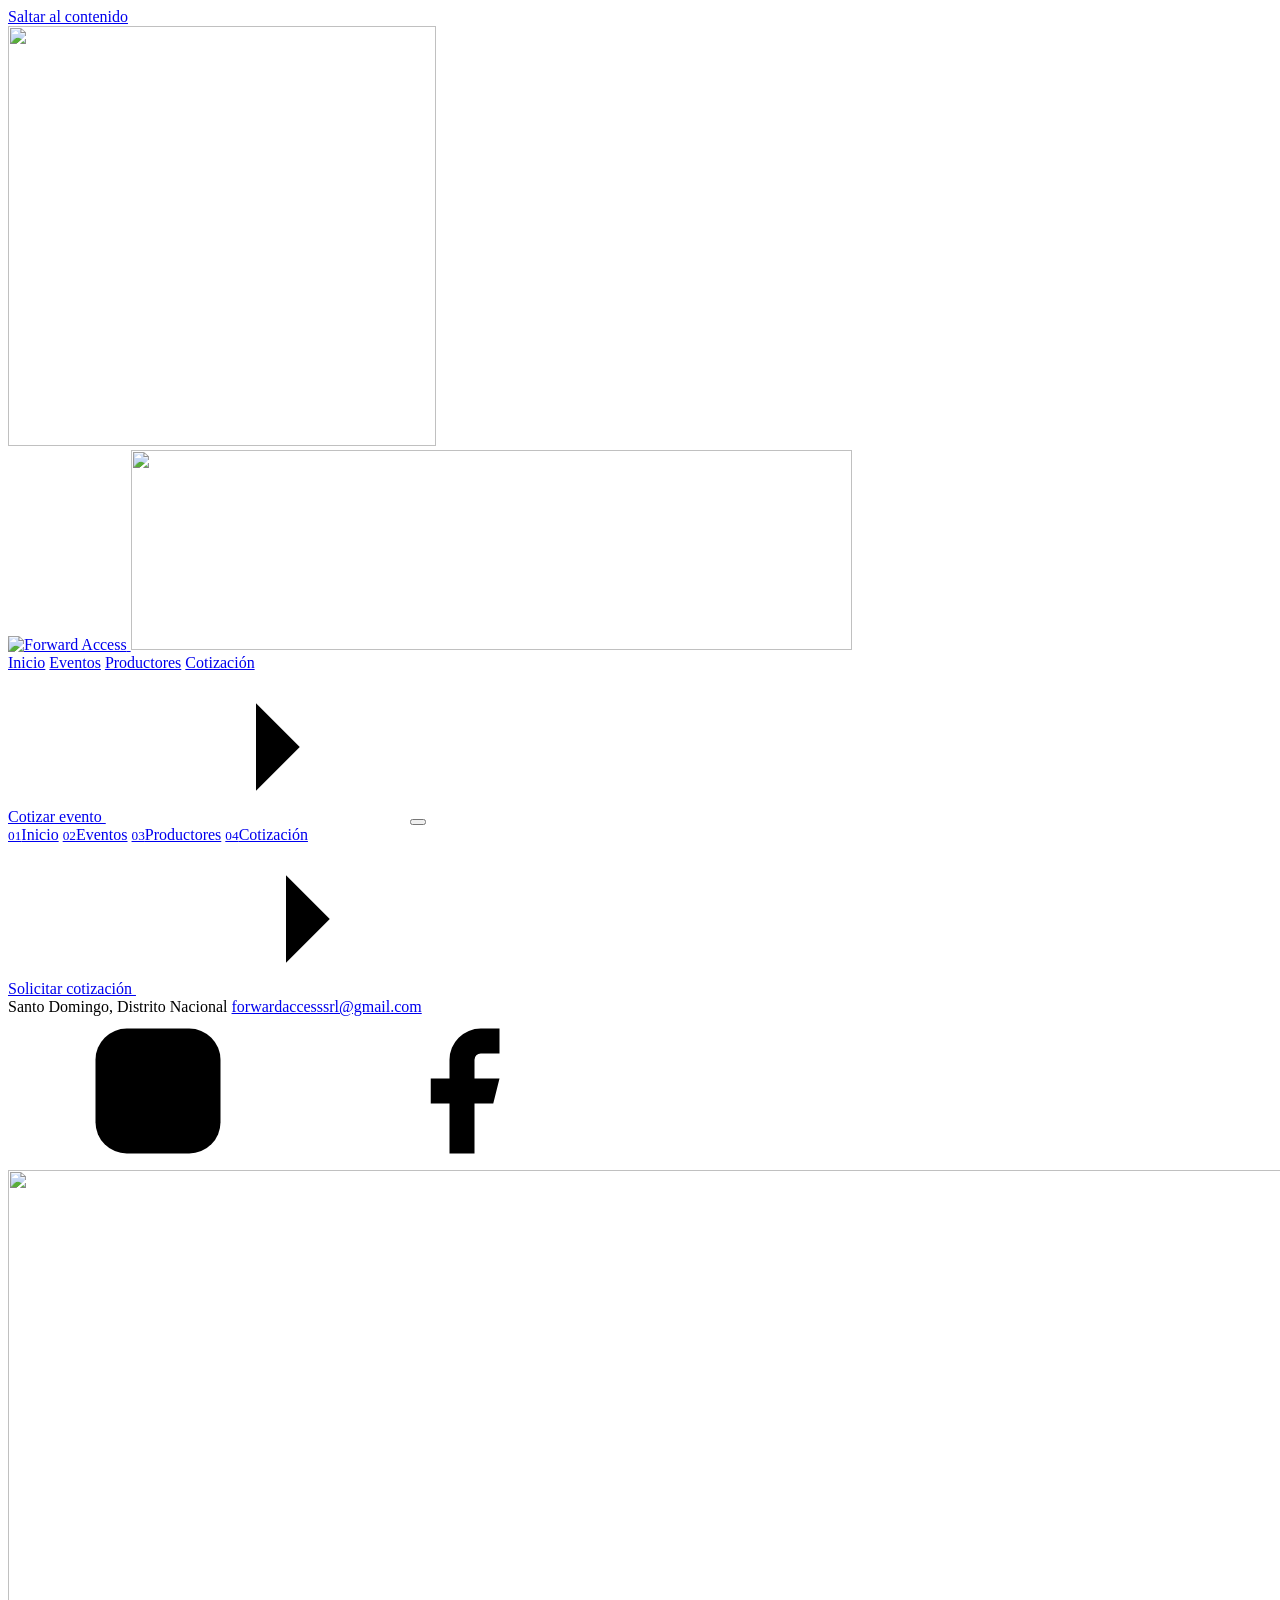
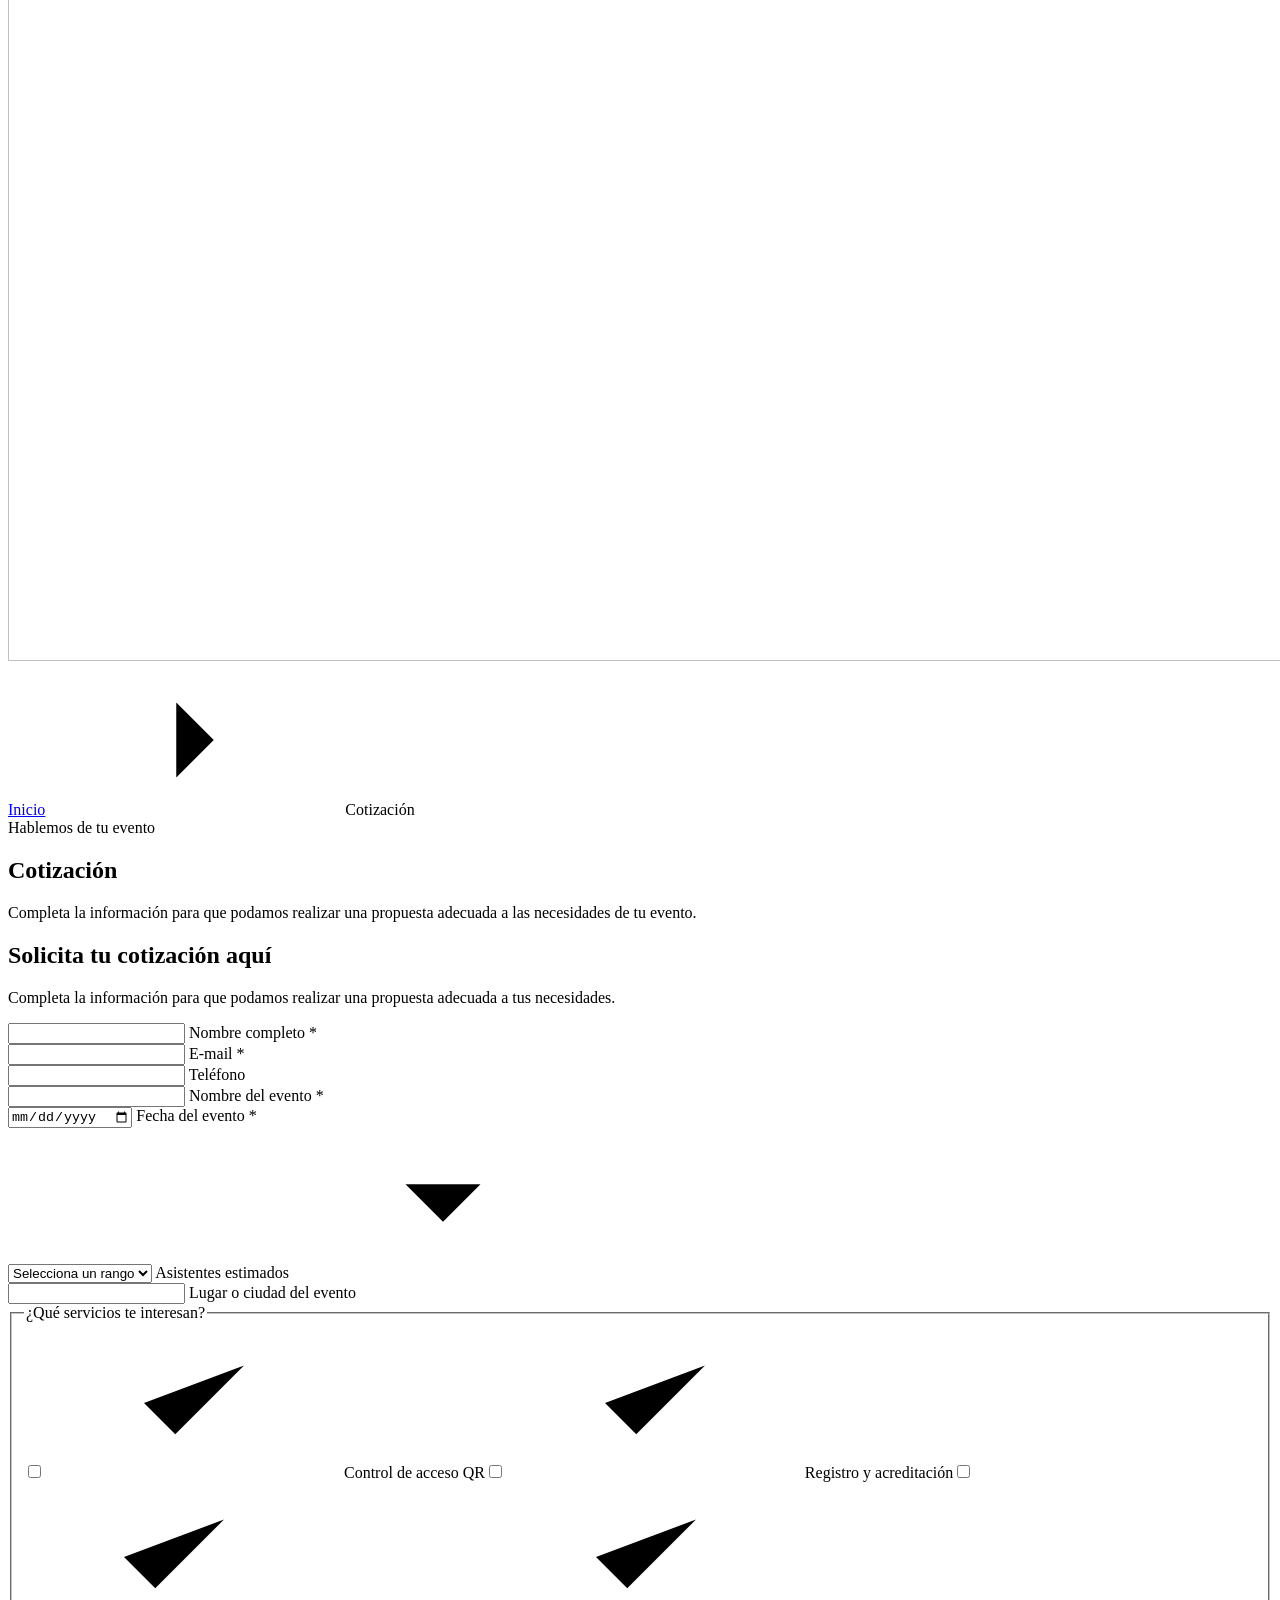
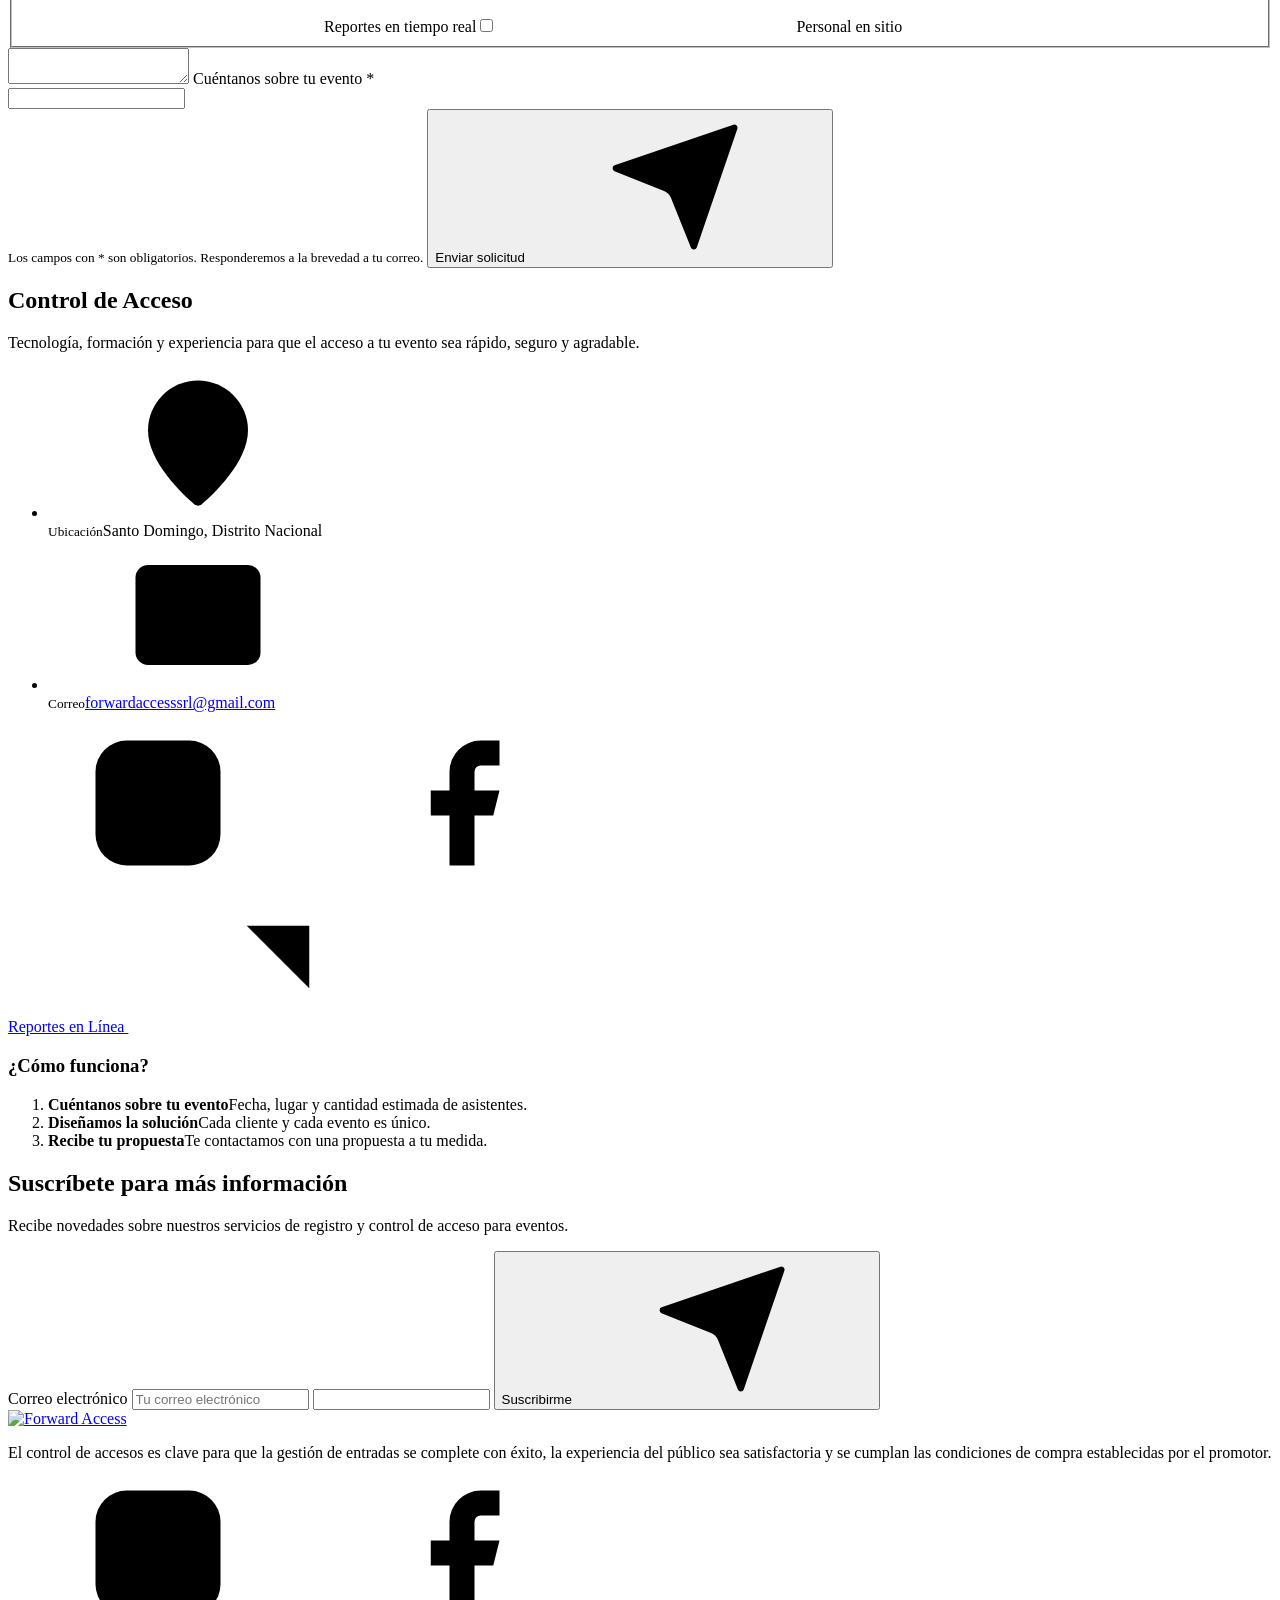
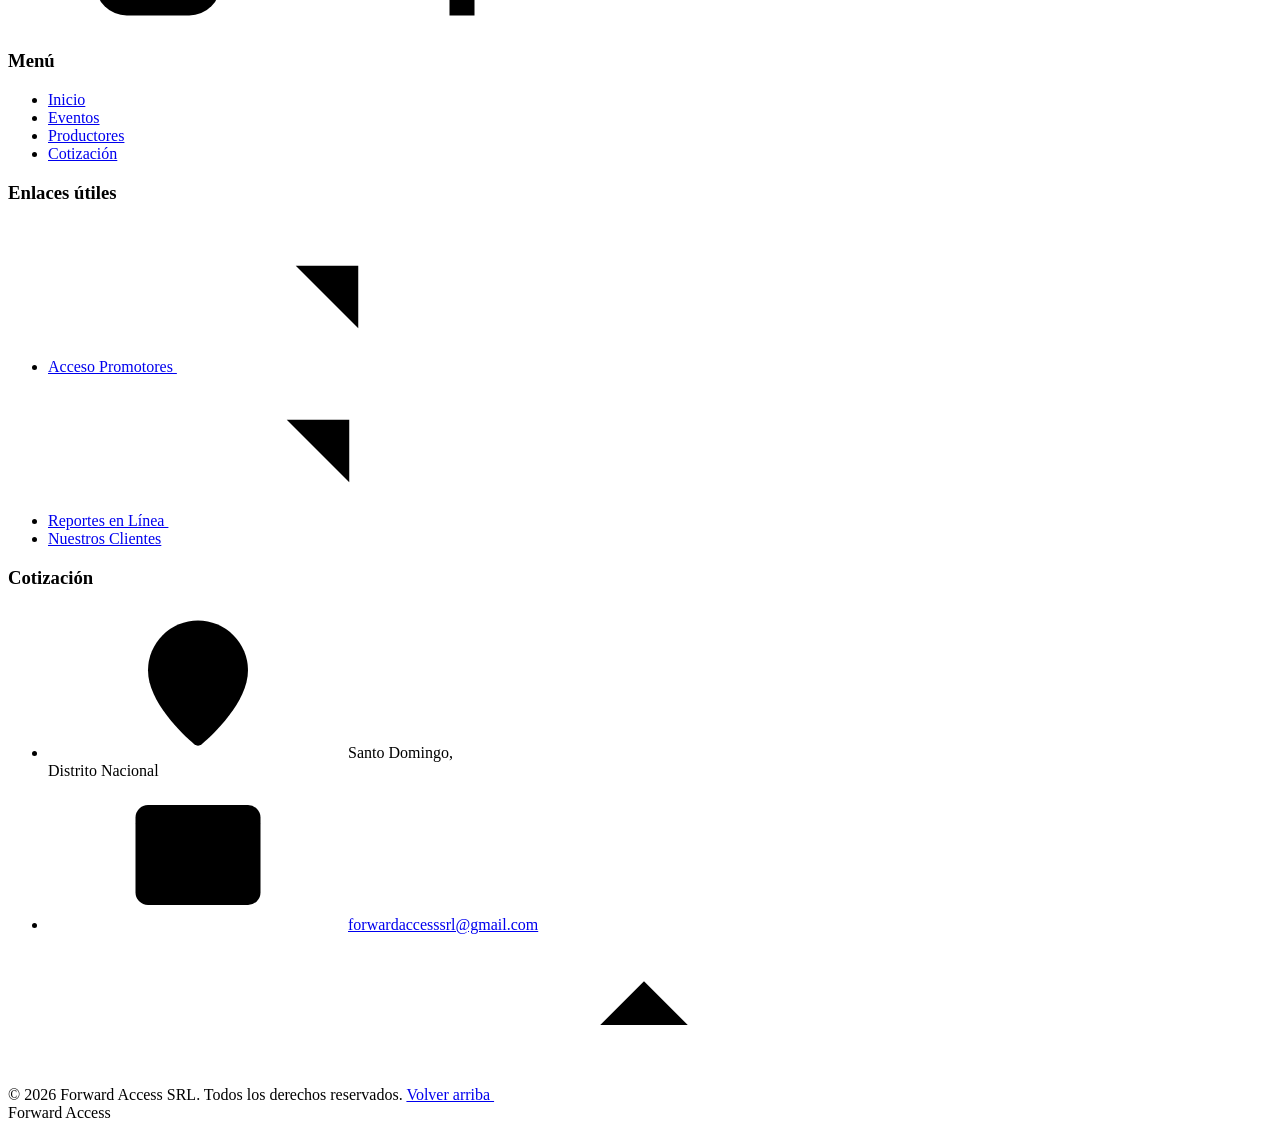
==== cotizacion.html @ 8737d043 "Add files via upload" ====
<!DOCTYPE html>
<html lang="es">
<head>
  <meta charset="utf-8">
  <meta name="viewport" content="width=device-width, initial-scale=1, viewport-fit=cover">
  <title>Cotización — Forward Access</title>
  <meta name="description" content="Solicita una cotización de registro y control de acceso para tu evento. Santo Domingo, República Dominicana.">
  <meta name="theme-color" content="#0a1a33">
  <link rel="canonical" href="https://forward.do/cotizacion.html">
  <meta property="og:type" content="website">
  <meta property="og:locale" content="es_DO">
  <meta property="og:site_name" content="Forward Access">
  <meta property="og:title" content="Cotización — Forward Access">
  <meta property="og:description" content="Solicita una cotización de registro y control de acceso para tu evento. Santo Domingo, República Dominicana.">
  <meta property="og:url" content="https://forward.do/cotizacion.html">
  <meta property="og:image" content="https://forward.do/assets/img/video-poster.jpg">
  <meta name="twitter:card" content="summary_large_image">
  <link rel="icon" type="image/png" href="assets/img/brand/favicon.png">
  <link rel="apple-touch-icon" href="assets/img/brand/apple-touch-icon.png">
  <link rel="preconnect" href="https://fonts.googleapis.com">
  <link rel="preconnect" href="https://fonts.gstatic.com" crossorigin>
  <link rel="stylesheet" href="https://fonts.googleapis.com/css2?family=Manrope:wght@400;500;600;700;800&family=Sora:wght@300;400;500;600;700&display=swap">
  <link rel="stylesheet" href="assets/css/styles.css">
  <script>(function(d){var r=d.documentElement;r.classList.add('js');if(!window.matchMedia('(prefers-reduced-motion: reduce)').matches)r.classList.add('is-loading');setTimeout(function(){if(!window.__fa){r.classList.add('no-anim');r.classList.remove('is-loading');}},3500);})(document);</script>
</head>
<body>
<a class="skip-link" href="#contenido">Saltar al contenido</a>
<svg xmlns="http://www.w3.org/2000/svg" style="position:absolute;width:0;height:0;overflow:hidden" aria-hidden="true">
  <defs>
    <linearGradient id="ringGrad" x1="0" y1="0" x2="1" y2="1"><stop offset="0" stop-color="#2b5fd9"/><stop offset="1" stop-color="#08bcd6"/></linearGradient>
  </defs>
  <symbol id="i-arrow-right" viewBox="0 0 24 24"><path d="M5 12h14"/><path d="m12 5 7 7-7 7"/></symbol>
  <symbol id="i-arrow-up-right" viewBox="0 0 24 24"><path d="M7 7h10v10"/><path d="M7 17 17 7"/></symbol>
  <symbol id="i-arrow-up" viewBox="0 0 24 24"><path d="m5 12 7-7 7 7"/><path d="M12 19V5"/></symbol>
  <symbol id="i-chevron-left" viewBox="0 0 24 24"><path d="m15 18-6-6 6-6"/></symbol>
  <symbol id="i-chevron-right" viewBox="0 0 24 24"><path d="m9 18 6-6-6-6"/></symbol>
  <symbol id="i-chevron-down" viewBox="0 0 24 24"><path d="m6 9 6 6 6-6"/></symbol>
  <symbol id="i-play" viewBox="0 0 24 24"><path d="M6 4.2v15.6a1 1 0 0 0 1.5.86l13-7.8a1 1 0 0 0 0-1.72l-13-7.8A1 1 0 0 0 6 4.2Z" fill="currentColor" stroke="none"/></symbol>
  <symbol id="i-check" viewBox="0 0 24 24"><path d="M20 6 9 17l-5-5"/></symbol>
  <symbol id="i-x" viewBox="0 0 24 24"><path d="M18 6 6 18"/><path d="m6 6 12 12"/></symbol>
  <symbol id="i-hourglass" viewBox="0 0 24 24"><path d="M5 22h14"/><path d="M5 2h14"/><path d="M17 22v-4.17a2 2 0 0 0-.59-1.42L12 12l-4.41 4.41A2 2 0 0 0 7 17.83V22"/><path d="M7 2v4.17a2 2 0 0 0 .59 1.42L12 12l4.41-4.41A2 2 0 0 0 17 6.17V2"/></symbol>
  <symbol id="i-users" viewBox="0 0 24 24"><path d="M16 21v-2a4 4 0 0 0-4-4H6a4 4 0 0 0-4 4v2"/><circle cx="9" cy="7" r="4"/><path d="M22 21v-2a4 4 0 0 0-3-3.87"/><path d="M16 3.13a4 4 0 0 1 0 7.75"/></symbol>
  <symbol id="i-handshake" viewBox="0 0 24 24"><path d="m11 17 2 2a1 1 0 1 0 3-3"/><path d="m14 14 2.5 2.5a1 1 0 1 0 3-3l-3.88-3.88a3 3 0 0 0-4.24 0l-.88.88a1 1 0 1 1-3-3l2.81-2.81a5.79 5.79 0 0 1 7.06-.87l.47.28a2 2 0 0 0 1.42.25L21 4"/><path d="m21 3 1 11h-2"/><path d="M3 3 2 14l6.5 6.5a1 1 0 1 0 3-3"/><path d="M3 4h8"/></symbol>
  <symbol id="i-laptop-code" viewBox="0 0 24 24"><rect x="3" y="4" width="18" height="12" rx="2"/><path d="M2 20h20"/><path d="m10 8-2 2 2 2"/><path d="m14 8 2 2-2 2"/></symbol>
  <symbol id="i-award" viewBox="0 0 24 24"><circle cx="12" cy="8" r="6"/><path d="m15.48 12.89 1.51 8.53a.5.5 0 0 1-.81.47l-3.58-2.69a1 1 0 0 0-1.2 0l-3.59 2.69a.5.5 0 0 1-.81-.47l1.51-8.53"/></symbol>
  <symbol id="i-history" viewBox="0 0 24 24"><path d="M3 12a9 9 0 1 0 9-9 9.75 9.75 0 0 0-6.74 2.74L3 8"/><path d="M3 3v5h5"/><path d="M12 7v5l4 2"/></symbol>
  <symbol id="i-ticket" viewBox="0 0 24 24"><path d="M2 9a3 3 0 0 1 0 6v2a2 2 0 0 0 2 2h16a2 2 0 0 0 2-2v-2a3 3 0 0 1 0-6V7a2 2 0 0 0-2-2H4a2 2 0 0 0-2 2Z"/><path d="M13 5v2"/><path d="M13 17v2"/><path d="M13 11v2"/></symbol>
  <symbol id="i-list-checks" viewBox="0 0 24 24"><path d="m3 17 2 2 4-4"/><path d="m3 7 2 2 4-4"/><path d="M13 6h8"/><path d="M13 12h8"/><path d="M13 18h8"/></symbol>
  <symbol id="i-forward" viewBox="0 0 24 24"><path d="M13 19 22 12 13 5Z"/><path d="M2 19 11 12 2 5Z"/></symbol>
  <symbol id="i-map-pin" viewBox="0 0 24 24"><path d="M20 10c0 5-5.54 10.19-7.4 11.8a1 1 0 0 1-1.2 0C9.54 20.19 4 15 4 10a8 8 0 0 1 16 0"/><circle cx="12" cy="10" r="3"/></symbol>
  <symbol id="i-mail" viewBox="0 0 24 24"><rect x="2" y="4" width="20" height="16" rx="2"/><path d="m22 7-8.97 5.7a1.94 1.94 0 0 1-2.06 0L2 7"/></symbol>
  <symbol id="i-instagram" viewBox="0 0 24 24"><rect x="2" y="2" width="20" height="20" rx="5"/><path d="M16 11.37A4 4 0 1 1 12.63 8 4 4 0 0 1 16 11.37z"/><path d="M17.5 6.5h.01"/></symbol>
  <symbol id="i-facebook" viewBox="0 0 24 24"><path d="M18 2h-3a5 5 0 0 0-5 5v3H7v4h3v8h4v-8h3l1-4h-4V7a1 1 0 0 1 1-1h3z"/></symbol>
  <symbol id="i-search" viewBox="0 0 24 24"><circle cx="11" cy="11" r="8"/><path d="m21 21-4.3-4.3"/></symbol>
  <symbol id="i-log-in" viewBox="0 0 24 24"><path d="M15 3h4a2 2 0 0 1 2 2v14a2 2 0 0 1-2 2h-4"/><path d="m10 17 5-5-5-5"/><path d="M15 12H3"/></symbol>
  <symbol id="i-shield-check" viewBox="0 0 24 24"><path d="M20 13c0 5-3.5 7.5-7.66 8.95a1 1 0 0 1-.67-.01C7.5 20.5 4 18 4 13V6a1 1 0 0 1 1-1c2 0 4.5-1.2 6.24-2.72a1.17 1.17 0 0 1 1.52 0C14.51 3.81 17 5 19 5a1 1 0 0 1 1 1z"/><path d="m9 12 2 2 4-4"/></symbol>
  <symbol id="i-qr" viewBox="0 0 24 24"><rect x="3" y="3" width="5" height="5" rx="1"/><rect x="16" y="3" width="5" height="5" rx="1"/><rect x="3" y="16" width="5" height="5" rx="1"/><path d="M21 16h-3a2 2 0 0 0-2 2v3"/><path d="M21 21v.01"/><path d="M12 7v3a2 2 0 0 1-2 2H7"/><path d="M3 12h.01"/><path d="M12 3h.01"/><path d="M12 16v.01"/><path d="M16 12h1"/><path d="M21 12v.01"/><path d="M12 21v-1"/></symbol>
  <symbol id="i-whatsapp" viewBox="0 0 24 24"><path d="M3 21l1.65-3.8a9 9 0 1 1 3.4 2.9L3 21"/><path d="M9 10a.5.5 0 0 0 1 0V9a.5.5 0 0 0-1 0v1a5 5 0 0 0 5 5h1a.5.5 0 0 0 0-1h-1a.5.5 0 0 0 0 1"/></symbol>
  <symbol id="i-globe" viewBox="0 0 24 24"><circle cx="12" cy="12" r="10"/><path d="M12 2a14.5 14.5 0 0 0 0 20 14.5 14.5 0 0 0 0-20"/><path d="M2 12h20"/></symbol>
  <symbol id="i-send" viewBox="0 0 24 24"><path d="M14.54 21.69a.5.5 0 0 0 .94-.03l6.5-19a.5.5 0 0 0-.64-.63l-19 6.5a.5.5 0 0 0-.02.93l7.93 3.18a2 2 0 0 1 1.11 1.11z"/><path d="m21.85 2.15-10.94 10.94"/></symbol>
  <symbol id="i-rotate" viewBox="0 0 24 24"><path d="M3 12a9 9 0 1 0 9-9 9.75 9.75 0 0 0-6.74 2.74L3 8"/><path d="M3 3v5h5"/></symbol>
  <symbol id="i-calendar" viewBox="0 0 24 24"><path d="M8 2v4"/><path d="M16 2v4"/><rect x="3" y="4" width="18" height="18" rx="2"/><path d="M3 10h18"/></symbol>
  <symbol id="i-quote" viewBox="0 0 24 24"><path fill="url(#ringGrad)" stroke="none" d="M10.2 4.5C6.2 5.9 3 9.5 3 14.6V20h7.4v-7.4H6.6c.3-3 2.1-5.3 4.6-6.4zM21 4.5c-4 1.4-7.2 5-7.2 10.1V20h7.4v-7.4h-3.8c.3-3 2.1-5.3 4.6-6.4z"/></symbol>
  <symbol id="i-sparkles" viewBox="0 0 24 24"><path d="M9.94 15.5A2 2 0 0 0 8.5 14.06l-6.14-1.58a.5.5 0 0 1 0-.96L8.5 9.94A2 2 0 0 0 9.94 8.5l1.58-6.14a.5.5 0 0 1 .96 0l1.58 6.14a2 2 0 0 0 1.44 1.44l6.14 1.58a.5.5 0 0 1 0 .96l-6.14 1.58a2 2 0 0 0-1.44 1.44l-1.58 6.14a.5.5 0 0 1-.96 0z"/></symbol>
</svg>

<div class="pt" aria-hidden="true">
  <div class="pt__panel pt__panel--accent"></div>
  <div class="pt__panel pt__panel--ink"></div>
  <div class="pt__brand">
    <img src="assets/img/brand/logo-light.png" alt="" width="428" height="420">
    <div class="pt__progress"><span></span></div>
  </div>
</div>

<header class="nav" id="top">
  <div class="container">
    <div class="nav__bar">
      <a class="nav__logo" href="index.html" aria-label="Forward Access — Inicio">
        <img class="logo-light" src="assets/img/brand/logo-h-light.png" alt="Forward Access" width="721" height="200">
        <img class="logo-dark" src="assets/img/brand/logo-h-dark.png" alt="" width="721" height="200">
      </a>
      <nav class="nav__links" aria-label="Principal">
          <a class="nav__link" href="index.html">Inicio</a>
          <a class="nav__link" href="eventos.html">Eventos</a>
          <a class="nav__link" href="productores.html">Productores</a>
          <a class="nav__link is-active" href="cotizacion.html" aria-current="page">Cotización</a>
      </nav>
      <div class="nav__actions">
        <a class="btn btn--primary btn--sm nav__cta" href="cotizacion.html">Cotizar evento <svg class="icon icon--go" aria-hidden="true"><use href="#i-arrow-right"/></svg></a>
        <button class="nav__toggle" type="button" aria-label="Abrir menú" aria-expanded="false" aria-controls="menu"><span></span><span></span></button>
      </div>
    </div>
  </div>
</header>

<div class="menu" id="menu" aria-hidden="true">
  <nav class="menu__links" aria-label="Menú móvil">
      <a class="" href="index.html" style="--i:0"><small>01</small>Inicio</a>
      <a class="" href="eventos.html" style="--i:1"><small>02</small>Eventos</a>
      <a class="" href="productores.html" style="--i:2"><small>03</small>Productores</a>
      <a class="is-active" href="cotizacion.html" style="--i:3" aria-current="page"><small>04</small>Cotización</a>
  </nav>
  <div class="menu__foot">
    <a class="btn btn--primary btn--block" href="cotizacion.html">Solicitar cotización <svg class="icon icon--go" aria-hidden="true"><use href="#i-arrow-right"/></svg></a>
    <div class="menu__row">
      <div class="menu__contact">
        <span>Santo Domingo, Distrito Nacional</span>
        <a href="mailto:forwardaccesssrl@gmail.com">forwardaccesssrl@gmail.com</a>
      </div>
      <div class="socials">
        <a href="https://www.instagram.com/forwardaccess/" target="_blank" rel="noopener" aria-label="Instagram"><svg class="icon" aria-hidden="true"><use href="#i-instagram"/></svg></a>
        <a href="https://www.facebook.com/forwardaccess/" target="_blank" rel="noopener" aria-label="Facebook"><svg class="icon" aria-hidden="true"><use href="#i-facebook"/></svg></a>
      </div>
    </div>
  </div>
</div>

<main id="contenido">

<section class="page-hero">
  <div class="page-hero__bg" aria-hidden="true"><img class="page-hero__img" src="assets/img/cotizacion-1.webp" alt="" width="2000" height="1091"></div>
  <div class="container on-dark">
    <nav class="crumbs" aria-label="Ruta"><a href="index.html">Inicio</a><svg class="icon" aria-hidden="true"><use href="#i-chevron-right"/></svg><span aria-current="page">Cotización</span></nav>
    <span class="eyebrow" style="margin-top:28px">Hablemos de tu evento</span>
    <h1 class="page-hero__title" data-split>Cotización</h1>
    <p class="lead page-hero__lead">Completa la información para que podamos realizar una propuesta adecuada a las necesidades de tu evento.</p>
    
  </div>
</section>

<section class="section section--paper" aria-labelledby="form-title">
  <div class="container quote-layout">
    <div class="form-card" data-reveal>
      <h2 class="form-card__title" id="form-title">Solicita tu cotización aquí</h2>
      <p class="form-card__text">Completa la información para que podamos realizar una propuesta adecuada a tus necesidades.</p>

      <form data-form="cotizacion" novalidate>
        <div class="form-grid">
          <div class="field">
            <input id="f-nombre" name="nombre" type="text" placeholder=" " autocomplete="name" required>
            <label for="f-nombre">Nombre completo <span class="req">*</span></label>
          </div>
          <div class="field">
            <input id="f-email" name="email" type="email" placeholder=" " autocomplete="email" required>
            <label for="f-email">E-mail <span class="req">*</span></label>
          </div>
          <div class="field">
            <input id="f-tel" name="telefono" type="tel" placeholder=" " autocomplete="tel">
            <label for="f-tel">Teléfono</label>
          </div>
          <div class="field">
            <input id="f-evento" name="evento" type="text" placeholder=" " required>
            <label for="f-evento">Nombre del evento <span class="req">*</span></label>
          </div>
          <div class="field field--fixed">
            <input id="f-fecha" name="fecha" type="date" required data-min-today>
            <label for="f-fecha">Fecha del evento <span class="req">*</span></label>
          </div>
          <div class="field field--fixed">
            <select id="f-asist" name="asistentes">
              <option value="">Selecciona un rango</option>
              <option>Menos de 500</option>
              <option>500 – 2,000</option>
              <option>2,000 – 10,000</option>
              <option>Más de 10,000</option>
            </select>
            <label for="f-asist">Asistentes estimados</label>
            <svg class="icon field__chev" aria-hidden="true"><use href="#i-chevron-down"/></svg>
          </div>
          <div class="field span-2">
            <input id="f-lugar" name="lugar" type="text" placeholder=" ">
            <label for="f-lugar">Lugar o ciudad del evento</label>
          </div>
          <fieldset class="fieldset span-2">
            <legend>¿Qué servicios te interesan?</legend>
            <div class="check-chips"><label class="check-chip"><input type="checkbox" name="servicios" value="Control de acceso QR"><span><svg class="icon" aria-hidden="true"><use href="#i-check"/></svg>Control de acceso QR</span></label><label class="check-chip"><input type="checkbox" name="servicios" value="Registro y acreditación"><span><svg class="icon" aria-hidden="true"><use href="#i-check"/></svg>Registro y acreditación</span></label><label class="check-chip"><input type="checkbox" name="servicios" value="Reportes en tiempo real"><span><svg class="icon" aria-hidden="true"><use href="#i-check"/></svg>Reportes en tiempo real</span></label><label class="check-chip"><input type="checkbox" name="servicios" value="Personal en sitio"><span><svg class="icon" aria-hidden="true"><use href="#i-check"/></svg>Personal en sitio</span></label></div>
          </fieldset>
          <div class="field span-2">
            <textarea id="f-msg" name="mensaje" placeholder=" " required></textarea>
            <label for="f-msg">Cuéntanos sobre tu evento <span class="req">*</span></label>
          </div>
        </div>
        <input class="hp" type="text" name="_gotcha" tabindex="-1" autocomplete="off" aria-hidden="true">
        <div class="form-foot">
          <small>Los campos con <span style="color:var(--cyan)">*</span> son obligatorios. Responderemos a la brevedad a tu correo.</small>
          <button class="btn btn--primary" type="submit" data-magnetic><span>Enviar solicitud</span><svg class="icon" aria-hidden="true"><use href="#i-send"/></svg></button>
        </div>
      </form>
    </div>

    <aside class="aside">
      <div class="info-card" data-reveal>
        <h2>Control de Acceso</h2>
        <p>Tecnología, formación y experiencia para que el acceso a tu evento sea rápido, seguro y agradable.</p>
        <ul class="info-list">
          <li><span class="info-list__icon"><svg class="icon" aria-hidden="true"><use href="#i-map-pin"/></svg></span><div><small>Ubicación</small><span>Santo Domingo, Distrito Nacional</span></div></li>
          <li><span class="info-list__icon"><svg class="icon" aria-hidden="true"><use href="#i-mail"/></svg></span><div><small>Correo</small><a href="mailto:forwardaccesssrl@gmail.com">forwardaccesssrl@gmail.com</a></div></li>
        </ul>
        <div class="socials">
          <a href="https://www.instagram.com/forwardaccess/" target="_blank" rel="noopener" aria-label="Instagram"><svg class="icon" aria-hidden="true"><use href="#i-instagram"/></svg></a>
          <a href="https://www.facebook.com/forwardaccess/" target="_blank" rel="noopener" aria-label="Facebook"><svg class="icon" aria-hidden="true"><use href="#i-facebook"/></svg></a>
        </div>
        <div class="info-card__links">
          <a href="https://forwardaccess.in/admin" target="_blank" rel="noopener">Reportes en Línea <svg class="icon" aria-hidden="true"><use href="#i-arrow-up-right"/></svg></a>
        </div>
      </div>

      <div class="steps" data-reveal>
        <h3>¿Cómo funciona?</h3>
        <ol>
          <li><div><strong>Cuéntanos sobre tu evento</strong>Fecha, lugar y cantidad estimada de asistentes.</div></li>
          <li><div><strong>Diseñamos la solución</strong>Cada cliente y cada evento es único.</div></li>
          <li><div><strong>Recibe tu propuesta</strong>Te contactamos con una propuesta a tu medida.</div></li>
        </ol>
      </div>
    </aside>
  </div>
</section>
</main>

<footer class="footer">
  <div class="container">
    <div class="footer__news" data-reveal>
      <div>
        <h2>Suscríbete para más información</h2>
        <p>Recibe novedades sobre nuestros servicios de registro y control de acceso para eventos.</p>
      </div>
      <form class="news-form" data-form="newsletter" novalidate>
        <label class="sr-only" for="news-email">Correo electrónico</label>
        <input id="news-email" type="email" name="email" placeholder="Tu correo electrónico" autocomplete="email" required>
        <input class="hp" type="text" name="_gotcha" tabindex="-1" autocomplete="off" aria-hidden="true">
        <button class="btn btn--primary" type="submit"><span>Suscribirme</span><svg class="icon" aria-hidden="true"><use href="#i-send"/></svg></button>
      </form>
    </div>

    <div class="footer__grid">
      <div class="footer__brand">
        <a href="index.html" aria-label="Forward Access — Inicio"><img src="assets/img/brand/logo-h-light.png" alt="Forward Access" width="721" height="200" loading="lazy"></a>
        <p>El control de accesos es clave para que la gestión de entradas se complete con éxito, la experiencia del público sea satisfactoria y se cumplan las condiciones de compra establecidas por el promotor.</p>
        <div class="socials">
          <a href="https://www.instagram.com/forwardaccess/" target="_blank" rel="noopener" aria-label="Instagram"><svg class="icon" aria-hidden="true"><use href="#i-instagram"/></svg></a>
          <a href="https://www.facebook.com/forwardaccess/" target="_blank" rel="noopener" aria-label="Facebook"><svg class="icon" aria-hidden="true"><use href="#i-facebook"/></svg></a>
        </div>
      </div>
      <div>
        <h3 class="footer__title">Menú</h3>
        <ul class="footer__list">
          <li><a href="index.html">Inicio</a></li>
          <li><a href="eventos.html">Eventos</a></li>
          <li><a href="productores.html">Productores</a></li>
          <li><a href="cotizacion.html">Cotización</a></li>
        </ul>
      </div>
      <div>
        <h3 class="footer__title">Enlaces útiles</h3>
        <ul class="footer__list">
          <li><a href="https://forwardaccess.in/admin" target="_blank" rel="noopener">Acceso Promotores <svg class="icon" aria-hidden="true"><use href="#i-arrow-up-right"/></svg></a></li>
          <li><a href="https://forwardaccess.in/admin" target="_blank" rel="noopener">Reportes en Línea <svg class="icon" aria-hidden="true"><use href="#i-arrow-up-right"/></svg></a></li>
          <li><a href="eventos.html">Nuestros Clientes</a></li>
        </ul>
      </div>
      <div>
        <h3 class="footer__title">Cotización</h3>
        <ul class="footer__contact">
          <li><svg class="icon" aria-hidden="true"><use href="#i-map-pin"/></svg><span>Santo Domingo,<br>Distrito Nacional</span></li>
          <li><svg class="icon" aria-hidden="true"><use href="#i-mail"/></svg><a href="mailto:forwardaccesssrl@gmail.com">forwardaccesssrl@gmail.com</a></li>
        </ul>
      </div>
    </div>

    <div class="footer__bottom">
      <span>© <span data-year>2026</span> Forward Access SRL. Todos los derechos reservados.</span>
      <a class="to-top" href="#top">Volver arriba <span><svg class="icon" aria-hidden="true"><use href="#i-arrow-up"/></svg></span></a>
    </div>
  </div>
  <div class="footer__giant" aria-hidden="true">Forward Access</div>
</footer>

<script src="assets/vendor/gsap.min.js" defer></script>
<script src="assets/vendor/ScrollTrigger.min.js" defer></script>
<script src="assets/vendor/SplitText.min.js" defer></script>
<script src="assets/vendor/lenis.min.js" defer></script>
<script src="assets/js/main.js" defer></script>
</body>
</html>
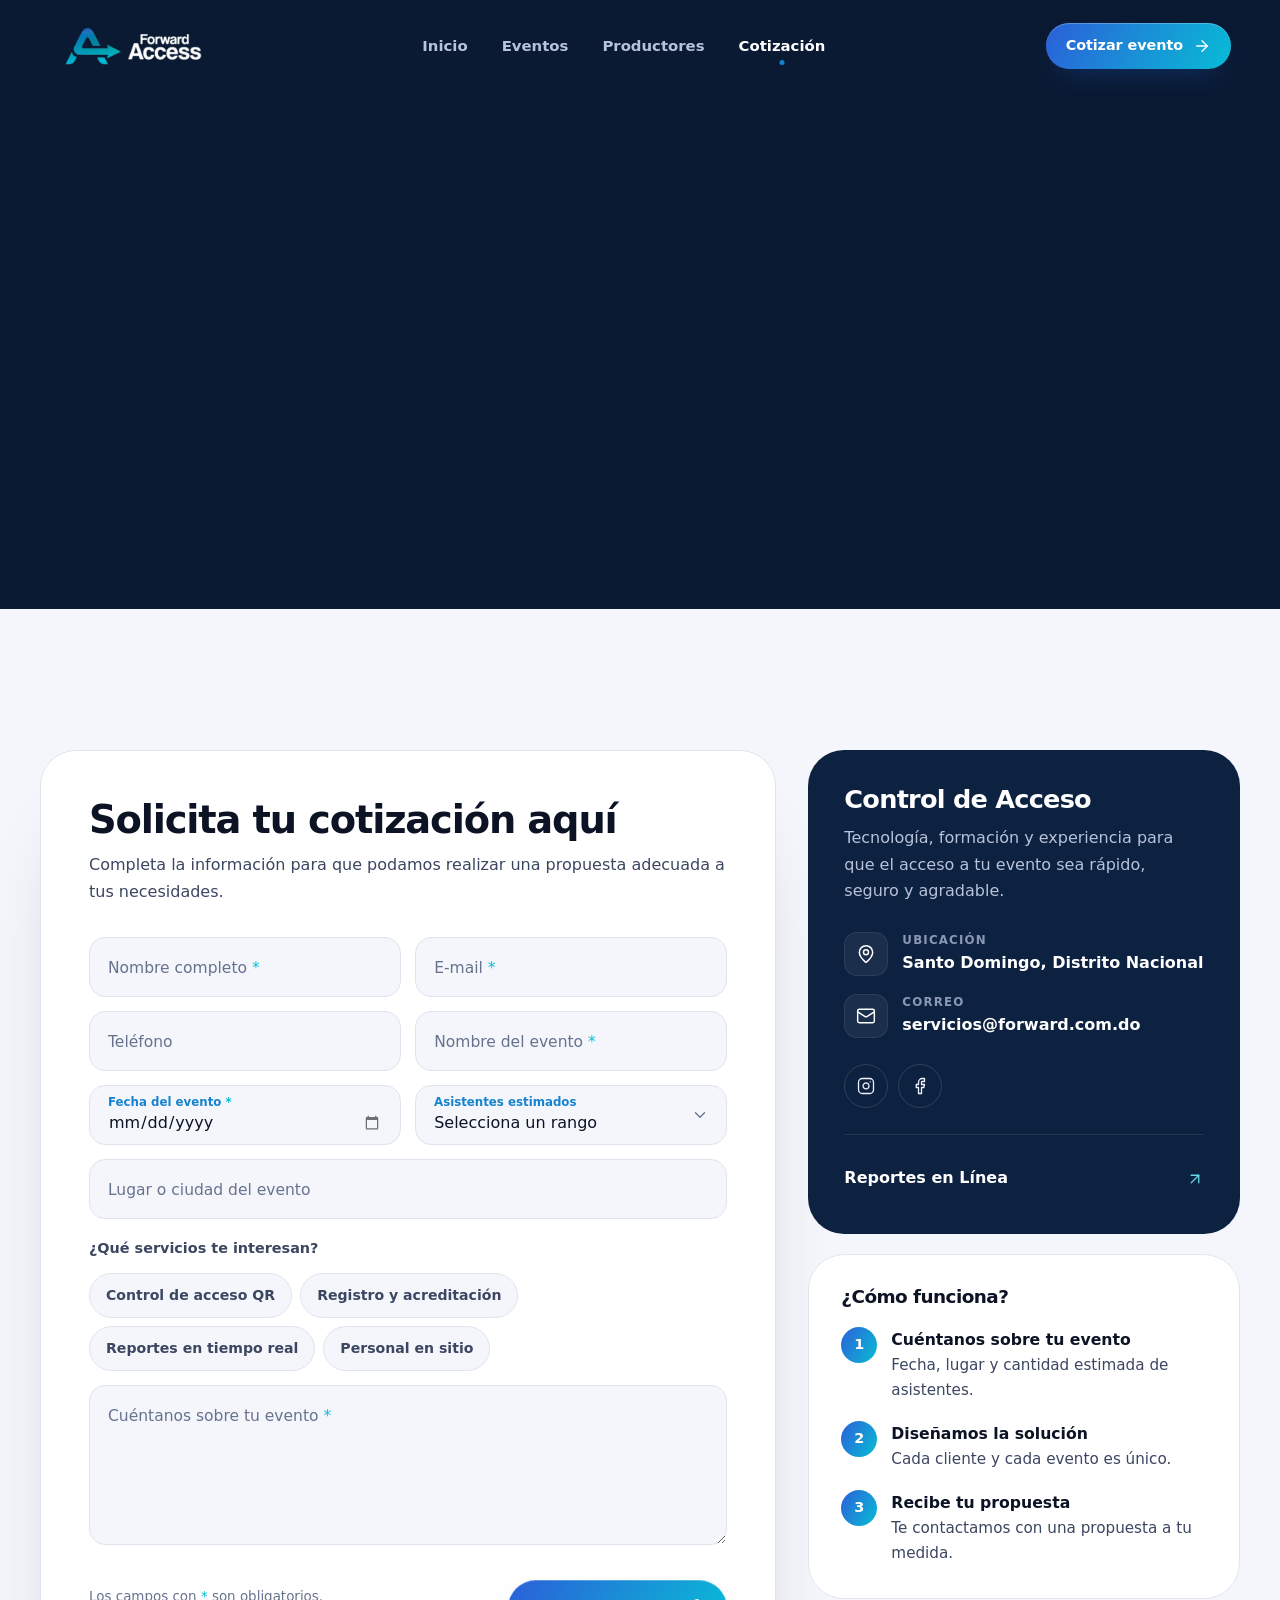
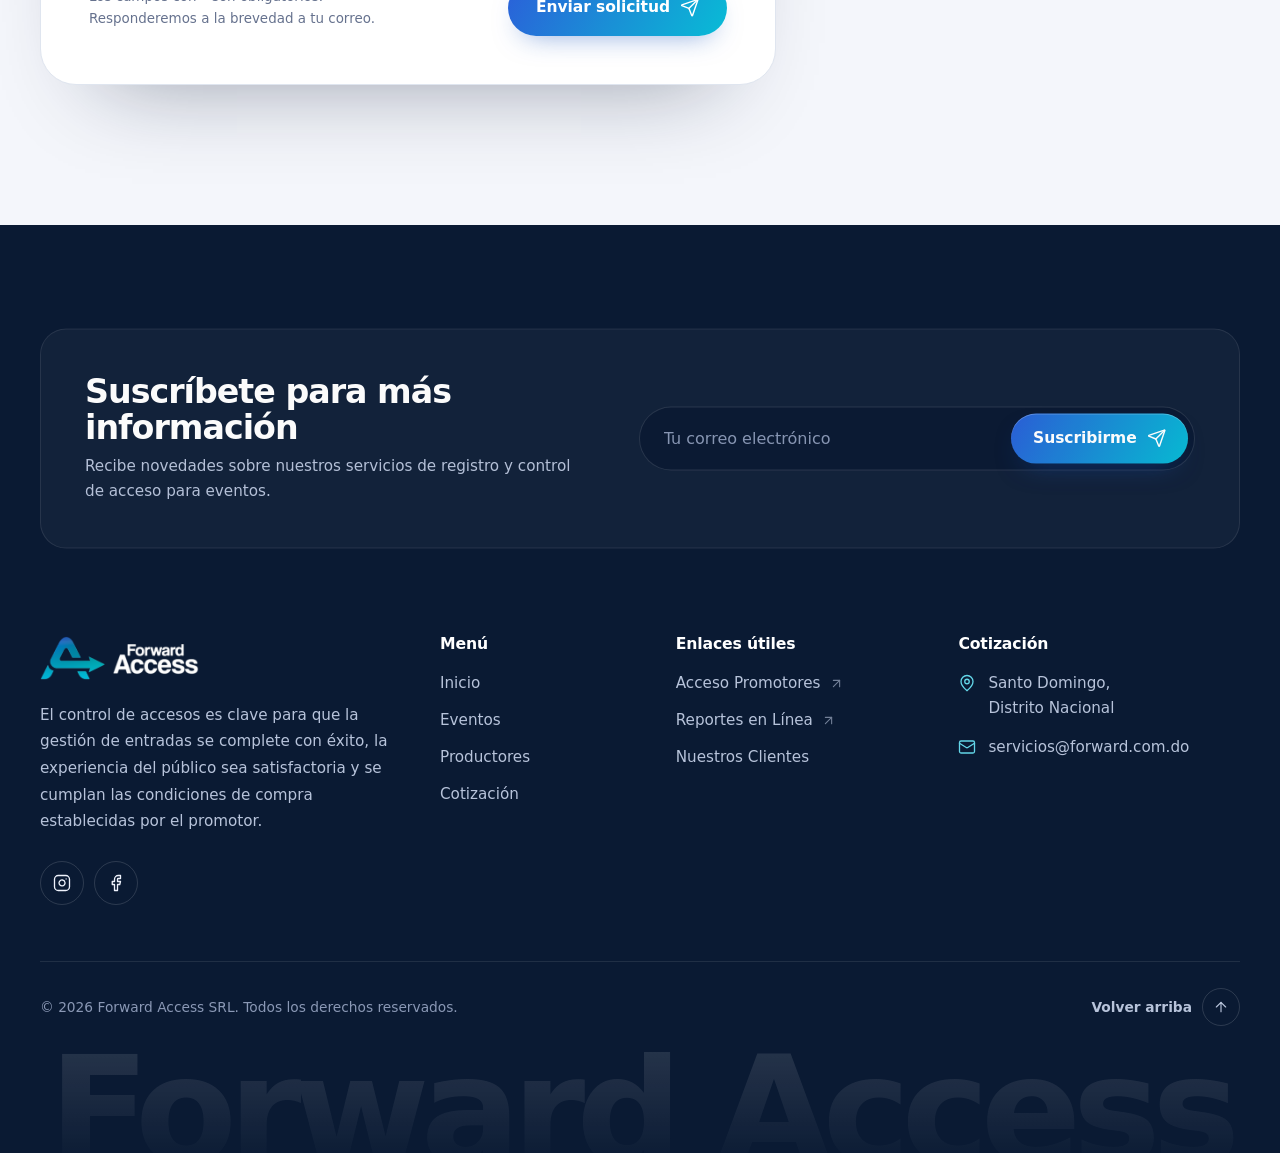
==== commit 1695260d: "Update cotizacion.html" ====
--- a/cotizacion.html
+++ b/cotizacion.html
@@ -106,7 +106,7 @@
     <div class="menu__row">
       <div class="menu__contact">
         <span>Santo Domingo, Distrito Nacional</span>
-        <a href="mailto:forwardaccesssrl@gmail.com">forwardaccesssrl@gmail.com</a>
+        <a href="mailto:servicios@forward.com.do">servicios@forward.com.do</a>
       </div>
       <div class="socials">
         <a href="https://www.instagram.com/forwardaccess/" target="_blank" rel="noopener" aria-label="Instagram"><svg class="icon" aria-hidden="true"><use href="#i-instagram"/></svg></a>
@@ -119,7 +119,7 @@
 <main id="contenido">
 
 <section class="page-hero">
-  <div class="page-hero__bg" aria-hidden="true"><img class="page-hero__img" src="assets/img/cotizacion-1.webp" alt="" width="2000" height="1091"></div>
+  <div class="page-hero__bg" aria-hidden="true"><picture><source media="(max-width: 767px)" srcset="assets/img/cotizacion-1-1400.webp"><img class="page-hero__img" src="assets/img/cotizacion-1.webp" alt="" width="2000" height="1091"></picture></div>
   <div class="container on-dark">
     <nav class="crumbs" aria-label="Ruta"><a href="index.html">Inicio</a><svg class="icon" aria-hidden="true"><use href="#i-chevron-right"/></svg><span aria-current="page">Cotización</span></nav>
     <span class="eyebrow" style="margin-top:28px">Hablemos de tu evento</span>
@@ -195,7 +195,7 @@
         <p>Tecnología, formación y experiencia para que el acceso a tu evento sea rápido, seguro y agradable.</p>
         <ul class="info-list">
           <li><span class="info-list__icon"><svg class="icon" aria-hidden="true"><use href="#i-map-pin"/></svg></span><div><small>Ubicación</small><span>Santo Domingo, Distrito Nacional</span></div></li>
-          <li><span class="info-list__icon"><svg class="icon" aria-hidden="true"><use href="#i-mail"/></svg></span><div><small>Correo</small><a href="mailto:forwardaccesssrl@gmail.com">forwardaccesssrl@gmail.com</a></div></li>
+          <li><span class="info-list__icon"><svg class="icon" aria-hidden="true"><use href="#i-mail"/></svg></span><div><small>Correo</small><a href="mailto:servicios@forward.com.do">servicios@forward.com.do</a></div></li>
         </ul>
         <div class="socials">
           <a href="https://www.instagram.com/forwardaccess/" target="_blank" rel="noopener" aria-label="Instagram"><svg class="icon" aria-hidden="true"><use href="#i-instagram"/></svg></a>
@@ -264,7 +264,7 @@
         <h3 class="footer__title">Cotización</h3>
         <ul class="footer__contact">
           <li><svg class="icon" aria-hidden="true"><use href="#i-map-pin"/></svg><span>Santo Domingo,<br>Distrito Nacional</span></li>
-          <li><svg class="icon" aria-hidden="true"><use href="#i-mail"/></svg><a href="mailto:forwardaccesssrl@gmail.com">forwardaccesssrl@gmail.com</a></li>
+          <li><svg class="icon" aria-hidden="true"><use href="#i-mail"/></svg><a href="mailto:servicios@forward.com.do">servicios@forward.com.do</a></li>
         </ul>
       </div>
     </div>
--- a/assets/css/styles.css
+++ b/assets/css/styles.css
@@ -0,0 +1,1294 @@
+/* ==========================================================================
+   Forward Access — Hoja de estilos principal
+   Mobile-first · Tokens en :root · Sin frameworks
+   ========================================================================== */
+
+/* ---------- Tokens ---------- */
+:root {
+  --ink-950: #0a1a33;
+  --ink-900: #0d2140;
+  --ink-800: #132b52;
+  --ink-700: #1b3767;
+  --paper: #f4f6fb;
+  --paper-2: #e9eef7;
+  --white: #ffffff;
+
+  --text: #0b1325;
+  --text-2: #3b4661;
+  --muted: #66728e;
+  --line: #dfe5ef;
+
+  --on-dark: #eef2fc;
+  --on-dark-2: #b7c3da;
+  --on-dark-3: #8a98b5;
+  --line-dark: rgba(255, 255, 255, 0.09);
+
+  --blue: #2b5fd9;
+  --azure: #1683cf;
+  --cyan: #08bcd6;
+  --cyan-soft: #63d6e8;
+  --grad: linear-gradient(120deg, #2b5fd9 0%, #1a8fd6 50%, #08bcd6 100%);
+  --grad-v: linear-gradient(180deg, #2b5fd9 0%, #08bcd6 100%);
+  --grad-soft: linear-gradient(120deg, rgba(43, 95, 217, 0.16), rgba(8, 188, 214, 0.16));
+  --grad-text: linear-gradient(120deg, #1d4ec4 0%, #1672c8 55%, #0a92c2 100%);
+  --grad-deep: linear-gradient(125deg, #12367f 0%, #1a55bd 55%, #157fc0 100%);
+
+  --radius-xl: 36px;
+  --radius-lg: 26px;
+  --radius: 18px;
+  --radius-sm: 12px;
+
+  --shadow-lg: 0 40px 90px -40px rgba(13, 33, 64, 0.45);
+  --shadow-glow: 0 12px 28px -14px rgba(23, 84, 190, 0.55);
+
+  --ease: cubic-bezier(0.22, 1, 0.36, 1);
+  --ease-io: cubic-bezier(0.65, 0, 0.35, 1);
+
+  --font-display: "Sora", "Segoe UI", system-ui, sans-serif;
+  --font-body: "Manrope", "Segoe UI", system-ui, sans-serif;
+
+  --container: 1240px;
+  --gutter: clamp(16px, 4.5vw, 40px);
+  --section: clamp(84px, 11vw, 150px);
+  --nav-h: 78px;
+}
+
+/* ---------- Reset / base ---------- */
+*, *::before, *::after { box-sizing: border-box; }
+
+html { -webkit-text-size-adjust: 100%; }
+html.lenis, html.lenis body { height: auto; }
+.lenis.lenis-smooth { scroll-behavior: auto !important; }
+.lenis.lenis-stopped { overflow: hidden; }
+
+body {
+  margin: 0;
+  font-family: var(--font-body);
+  font-size: 16px;
+  line-height: 1.65;
+  color: var(--text);
+  background: #fff;
+  -webkit-font-smoothing: antialiased;
+  -moz-osx-font-smoothing: grayscale;
+  text-rendering: optimizeLegibility;
+  overflow-x: clip;
+}
+body.is-locked { overflow: hidden; }
+
+main { display: block; background: var(--paper); }
+
+img, svg, video { display: block; max-width: 100%; }
+img { height: auto; }
+a { color: inherit; text-decoration: none; }
+button { font: inherit; color: inherit; background: none; border: 0; padding: 0; cursor: pointer; }
+input, textarea, select { font: inherit; color: inherit; }
+h1, h2, h3, h4 { margin: 0; font-family: var(--font-display); font-weight: 600; letter-spacing: -0.03em; line-height: 1.08; }
+p, figure, blockquote { margin: 0; }
+ul, ol { list-style: none; margin: 0; padding: 0; }
+[hidden] { display: none !important; }
+
+::selection { background: var(--cyan); color: #04121a; }
+:focus-visible { outline: 2px solid var(--cyan); outline-offset: 3px; border-radius: 8px; }
+
+.sr-only {
+  position: absolute !important; width: 1px; height: 1px; padding: 0; margin: -1px;
+  overflow: hidden; clip: rect(0 0 0 0); white-space: nowrap; border: 0;
+}
+
+.skip-link {
+  position: fixed; left: 16px; top: -80px; z-index: 2000;
+  padding: 12px 18px; border-radius: 12px;
+  background: #fff; color: var(--text); font-weight: 700;
+  transition: top 0.3s var(--ease);
+}
+.skip-link:focus { top: 16px; }
+
+.container {
+  width: 100%;
+  max-width: calc(var(--container) + var(--gutter) * 2);
+  margin-inline: auto;
+  padding-inline: var(--gutter);
+}
+
+.icon {
+  width: 1.25em; height: 1.25em; flex: none;
+  fill: none; stroke: currentColor; stroke-width: 1.75;
+  stroke-linecap: round; stroke-linejoin: round;
+}
+.icon--fill { fill: currentColor; stroke: none; }
+
+/* ---------- Tipografía ---------- */
+.eyebrow {
+  display: inline-flex; align-items: center; gap: 12px;
+  font-size: 0.76rem; font-weight: 800; letter-spacing: 0.18em; text-transform: uppercase;
+  color: var(--azure);
+}
+.eyebrow::before { content: ""; width: 28px; height: 2px; border-radius: 2px; background: var(--grad); }
+.on-dark .eyebrow, .eyebrow--light { color: var(--cyan-soft); }
+
+.h-1 { font-size: clamp(2.1rem, 4.8vw, 3.9rem); }
+.h-2 { font-size: clamp(1.8rem, 3.6vw, 3rem); }
+.h-3 { font-size: clamp(1.2rem, 1.7vw, 1.45rem); letter-spacing: -0.02em; line-height: 1.2; }
+
+.lead { font-size: clamp(1.04rem, 1.35vw, 1.2rem); line-height: 1.7; color: var(--text-2); }
+.on-dark .lead { color: var(--on-dark-2); }
+
+.text-grad {
+  background: var(--grad);
+  -webkit-background-clip: text; background-clip: text;
+  color: transparent; -webkit-text-fill-color: transparent;
+  padding-bottom: 0.06em;
+}
+
+.section { position: relative; padding-block: var(--section); }
+.section--paper { background: var(--paper); color: var(--text); }
+.section--white { background: var(--white); color: var(--text); }
+.section--dark { background: var(--ink-900); color: var(--on-dark); }
+.section--deep { background: var(--ink-950); color: var(--on-dark); }
+
+.section-head { max-width: 780px; margin-bottom: clamp(44px, 6vw, 76px); }
+.section-head--center { margin-inline: auto; text-align: center; }
+.section-head .h-1, .section-head .h-2 { margin-top: 20px; }
+.section-head .lead { margin-top: 22px; }
+
+.section-head--split { max-width: none; display: grid; gap: 24px; align-items: end; }
+@media (min-width: 900px) {
+  .section-head--split { grid-template-columns: 1.2fr 0.8fr; gap: 64px; }
+  .section-head--split .lead { margin-top: 0; }
+}
+
+/* ---------- Botones ---------- */
+.btn {
+  --h: 56px;
+  position: relative; isolation: isolate; overflow: hidden;
+  display: inline-flex; align-items: center; justify-content: center; gap: 10px;
+  height: var(--h); padding: 0 28px; border-radius: 999px;
+  font-weight: 700; font-size: 0.97rem; letter-spacing: -0.005em; white-space: nowrap;
+  transition: transform 0.5s var(--ease), box-shadow 0.5s var(--ease), background-color 0.3s, color 0.3s, border-color 0.3s;
+  -webkit-tap-highlight-color: transparent;
+}
+.btn .icon { transition: transform 0.5s var(--ease); }
+.btn:hover .icon--go { transform: translateX(4px); }
+.btn:hover .icon--out { transform: translate(2px, -2px); }
+.btn:active { transform: scale(0.98); }
+
+.btn--primary {
+  color: #fff; background: var(--grad);
+  box-shadow: var(--shadow-glow), inset 0 1px 0 rgba(255, 255, 255, 0.25);
+}
+.btn--primary::before {
+  content: ""; position: absolute; inset: 0; z-index: -1;
+  background: linear-gradient(120deg, #08bcd6 0%, #1a8fd6 50%, #2b5fd9 100%);
+  opacity: 0; transition: opacity 0.5s var(--ease);
+}
+.btn--primary:hover::before { opacity: 1; }
+.btn--primary:hover { box-shadow: 0 18px 36px -14px rgba(23, 84, 190, 0.6), inset 0 1px 0 rgba(255, 255, 255, 0.25); }
+
+.btn--ghost {
+  color: var(--on-dark);
+  background: rgba(255, 255, 255, 0.05);
+  border: 1px solid rgba(255, 255, 255, 0.16);
+  -webkit-backdrop-filter: blur(10px); backdrop-filter: blur(10px);
+}
+.btn--ghost:hover { background: rgba(255, 255, 255, 0.1); border-color: rgba(255, 255, 255, 0.3); }
+
+.btn--white { background: #fff; color: var(--ink-900); box-shadow: 0 18px 40px -18px rgba(10, 26, 51, 0.6); }
+.btn--white:hover { box-shadow: 0 24px 50px -18px rgba(10, 26, 51, 0.75); }
+
+.btn--dark { background: var(--ink-900); color: #fff; }
+.btn--dark:hover { background: var(--ink-700); }
+
+.btn--outline { background: #fff; color: var(--text); border: 1px solid var(--line); }
+.btn--outline:hover { border-color: var(--text); }
+
+.btn--sm { --h: 46px; padding: 0 20px; font-size: 0.9rem; }
+.btn--block { width: 100%; }
+
+.btn__play {
+  width: 32px; height: 32px; margin-left: -12px; border-radius: 50%;
+  display: grid; place-items: center; background: #fff; color: var(--ink-900);
+}
+.btn__play .icon { width: 12px; height: 12px; margin-left: 2px; }
+.btn--outline .btn__play { background: var(--ink-900); color: #fff; }
+
+.btn.is-loading { pointer-events: none; }
+.btn.is-loading > * { opacity: 0; }
+.btn.is-loading::after {
+  content: ""; position: absolute; width: 22px; height: 22px; border-radius: 50%;
+  border: 2px solid rgba(255, 255, 255, 0.35); border-top-color: #fff;
+  animation: spin 0.8s linear infinite;
+}
+@keyframes spin { to { transform: rotate(360deg); } }
+
+.link-arrow {
+  display: inline-flex; align-items: center; gap: 8px;
+  font-weight: 700; font-size: 0.93rem; color: var(--azure);
+  transition: gap 0.4s var(--ease), color 0.3s;
+}
+.link-arrow:hover { gap: 12px; color: var(--blue); }
+
+/* ==========================================================================
+   Transición entre páginas / preloader
+   ========================================================================== */
+.pt {
+  position: fixed; inset: 0; z-index: 1000;
+  display: grid; place-items: center;
+  pointer-events: none; visibility: hidden;
+}
+.pt__panel { position: absolute; inset: 0; transform: scaleY(0); transform-origin: bottom; }
+.pt__panel--accent { background: var(--grad); }
+.pt__panel--ink { background: var(--ink-950); }
+.pt__brand { position: relative; display: grid; justify-items: center; gap: 22px; opacity: 0; }
+.pt__brand img { width: 92px; height: auto; }
+.pt__progress { width: 140px; height: 2px; border-radius: 2px; background: rgba(255, 255, 255, 0.12); overflow: hidden; }
+.pt__progress span { display: block; height: 100%; background: var(--grad); transform: scaleX(0); transform-origin: left; }
+
+html.is-loading .pt,
+html.is-leaving .pt { visibility: visible; pointer-events: auto; }
+html.is-loading .pt__panel { transform: scaleY(1); }
+html.is-loading .pt__brand { opacity: 1; }
+/* Seguridad: si el JS no carga, la cortina desaparece sola */
+html.is-loading .pt { animation: pt-failsafe 0s linear 4s forwards; }
+@keyframes pt-failsafe { to { visibility: hidden; pointer-events: none; } }
+
+/* Estados iniciales de animación (solo si el JS está activo) */
+.js [data-reveal] { opacity: 0; transform: translateY(36px); }
+.js [data-split] { visibility: hidden; }
+.split-line { padding-bottom: 0.2em; margin-bottom: -0.2em; }
+.no-anim [data-reveal] { opacity: 1 !important; transform: none !important; }
+.no-anim [data-split] { visibility: visible !important; }
+
+/* ==========================================================================
+   Navegación
+   ========================================================================== */
+.nav {
+  --nav-fg: #fff; --nav-fg-2: var(--on-dark-2); --nav-hover: rgba(255, 255, 255, 0.08);
+  --nav-btn: rgba(255, 255, 255, 0.08); --nav-btn-line: rgba(255, 255, 255, 0.16);
+  position: fixed; inset: 0 0 auto; z-index: 100;
+  padding-top: 14px;
+  transition: transform 0.7s var(--ease);
+}
+.nav--light, .nav.is-scrolled {
+  --nav-fg: var(--text); --nav-fg-2: var(--text-2); --nav-hover: rgba(13, 33, 64, 0.06);
+  --nav-btn: #fff; --nav-btn-line: var(--line);
+}
+.nav.is-open {
+  --nav-fg: #fff; --nav-fg-2: var(--on-dark-2); --nav-hover: rgba(255, 255, 255, 0.08);
+  --nav-btn: rgba(255, 255, 255, 0.08); --nav-btn-line: rgba(255, 255, 255, 0.16);
+}
+.nav.is-hidden { transform: translateY(-130%); }
+
+.nav__bar {
+  display: flex; align-items: center; justify-content: space-between; gap: 16px;
+  height: 64px; padding: 0 8px 0 18px; border-radius: 999px;
+  border: 1px solid transparent;
+  transition: background-color 0.5s var(--ease), border-color 0.5s, box-shadow 0.5s;
+}
+.nav.is-scrolled .nav__bar {
+  background: rgba(255, 255, 255, 0.9);
+  border-color: rgba(13, 33, 64, 0.08);
+  -webkit-backdrop-filter: blur(16px) saturate(160%); backdrop-filter: blur(16px) saturate(160%);
+  box-shadow: 0 14px 34px -20px rgba(13, 33, 64, 0.4);
+}
+.nav.is-open .nav__bar { background: transparent; border-color: transparent; box-shadow: none; -webkit-backdrop-filter: none; backdrop-filter: none; }
+
+.nav__logo { display: flex; align-items: center; flex: none; }
+.nav__logo img { height: 38px; width: auto; }
+.nav__logo .logo-dark { display: none; }
+.nav--light .nav__logo .logo-light, .nav.is-scrolled .nav__logo .logo-light { display: none; }
+.nav--light .nav__logo .logo-dark, .nav.is-scrolled .nav__logo .logo-dark { display: block; }
+.nav.is-open .nav__logo .logo-light { display: block; }
+.nav.is-open .nav__logo .logo-dark { display: none; }
+
+.nav__links { display: none; }
+.nav__link {
+  position: relative; display: inline-flex; align-items: center;
+  padding: 10px 16px; border-radius: 999px;
+  font-size: 0.93rem; font-weight: 600; color: var(--nav-fg-2);
+  transition: color 0.3s, background-color 0.3s;
+}
+.nav__link:hover { color: var(--nav-fg); background: var(--nav-hover); }
+.nav__link.is-active { color: var(--nav-fg); }
+.nav__link.is-active::after {
+  content: ""; position: absolute; left: 50%; bottom: 3px;
+  width: 5px; height: 5px; border-radius: 50%; background: var(--azure);
+  transform: translateX(-50%);
+}
+
+.nav__actions { display: flex; align-items: center; gap: 8px; }
+.nav__cta { display: none; }
+
+.nav__toggle {
+  position: relative; width: 48px; height: 48px; border-radius: 50%;
+  background: var(--nav-btn); border: 1px solid var(--nav-btn-line);
+  display: grid; place-items: center;
+  transition: background-color 0.4s, border-color 0.4s;
+}
+.nav__toggle span {
+  position: absolute; left: 14px; right: 14px; height: 2px; border-radius: 2px; background: var(--nav-fg);
+  transition: transform 0.6s var(--ease), top 0.6s var(--ease), width 0.6s var(--ease);
+}
+.nav__toggle span:nth-child(1) { top: 19px; }
+.nav__toggle span:nth-child(2) { top: 27px; right: 20px; }
+.nav.is-open .nav__toggle span:nth-child(1) { top: 23px; transform: rotate(45deg); }
+.nav.is-open .nav__toggle span:nth-child(2) { top: 23px; right: 14px; transform: rotate(-45deg); }
+
+@media (min-width: 640px) {
+  .nav__cta { display: inline-flex; }
+}
+@media (min-width: 1080px) {
+  .nav__bar { padding: 0 8px 0 24px; }
+  .nav__links { display: flex; gap: 2px; }
+  .nav__toggle { display: none; }
+}
+
+/* ---------- Menú móvil ---------- */
+.menu {
+  position: fixed; inset: 0; z-index: 99;
+  display: flex; flex-direction: column;
+  padding: calc(var(--nav-h) + 36px) var(--gutter) max(28px, env(safe-area-inset-bottom));
+  background: var(--ink-950); color: #fff;
+  overflow-y: auto;
+  clip-path: circle(0px at calc(100% - var(--gutter) - 32px) 46px);
+  visibility: hidden;
+  transition: clip-path 0.9s var(--ease-io), visibility 0s linear 0.9s;
+}
+.menu::before {
+  content: ""; position: absolute; inset: 0; pointer-events: none;
+  background:
+    radial-gradient(60% 40% at 100% 0%, rgba(43, 95, 217, 0.18), transparent 70%),
+    radial-gradient(50% 40% at 0% 100%, rgba(22, 131, 207, 0.12), transparent 70%);
+}
+.menu.is-open {
+  visibility: visible;
+  clip-path: circle(160% at calc(100% - var(--gutter) - 32px) 46px);
+  transition: clip-path 0.9s var(--ease-io), visibility 0s;
+}
+.menu__links { position: relative; display: grid; gap: 2px; }
+.menu__links a {
+  display: flex; align-items: baseline; gap: 14px; width: 100%; text-align: left;
+  padding: 8px 0;
+  font-family: var(--font-display); font-weight: 600; letter-spacing: -0.035em;
+  font-size: clamp(2.1rem, 10vw, 3.4rem); line-height: 1.1;
+  opacity: 0; transform: translateY(40px);
+  transition: opacity 0.6s var(--ease), transform 0.9s var(--ease), color 0.3s;
+}
+.menu__links small { font-family: var(--font-body); font-size: 0.78rem; font-weight: 700; color: var(--on-dark-3); letter-spacing: 0; }
+.menu__links .is-active { color: var(--cyan-soft); }
+.menu.is-open .menu__links a {
+  opacity: 1; transform: none;
+  transition-delay: calc(0.28s + var(--i, 0) * 0.06s);
+}
+.menu__foot {
+  position: relative; margin-top: auto; padding-top: 40px;
+  display: grid; gap: 22px;
+  opacity: 0; transition: opacity 0.6s var(--ease) 0s;
+}
+.menu.is-open .menu__foot { opacity: 1; transition-delay: 0.6s; }
+.menu__contact { display: grid; gap: 6px; color: var(--on-dark-2); font-size: 0.95rem; }
+.menu__contact a { color: #fff; font-weight: 600; }
+.menu__row { display: flex; align-items: center; justify-content: space-between; gap: 16px; flex-wrap: wrap; }
+
+@media (min-width: 1080px) { .menu { display: none; } }
+
+/* ---------- Redes sociales ---------- */
+.socials { display: flex; gap: 10px; }
+.socials a {
+  width: 44px; height: 44px; border-radius: 50%;
+  display: grid; place-items: center;
+  border: 1px solid rgba(255, 255, 255, 0.14); color: var(--on-dark);
+  transition: background-color 0.4s var(--ease), border-color 0.4s, transform 0.4s var(--ease);
+}
+.socials a:hover { background: var(--grad); border-color: transparent; transform: translateY(-3px); }
+.socials .icon { width: 18px; height: 18px; }
+
+/* ==========================================================================
+   HERO (inicio)
+   ========================================================================== */
+.hero {
+  position: relative; overflow: hidden;
+  min-height: 100vh; min-height: 100svh;
+  display: flex; flex-direction: column;
+  padding-top: calc(var(--nav-h) + clamp(36px, 6vw, 72px));
+  background: var(--ink-950); color: var(--on-dark);
+}
+.hero__bg { position: absolute; inset: 0; pointer-events: none; overflow: hidden; }
+.glow { position: absolute; border-radius: 50%; filter: blur(90px); }
+
+.hero__inner {
+  position: relative; z-index: 2; flex: 1;
+  display: grid; gap: clamp(48px, 7vw, 72px); align-items: center;
+}
+@media (min-width: 1024px) {
+  .hero__inner { grid-template-columns: 1.15fr 0.85fr; }
+}
+
+.pill {
+  display: inline-flex; align-items: center; gap: 10px;
+  padding: 7px 14px 7px 8px; border-radius: 999px;
+  border: 1px solid rgba(255, 255, 255, 0.1); background: rgba(255, 255, 255, 0.04);
+  -webkit-backdrop-filter: blur(10px); backdrop-filter: blur(10px);
+  font-size: 0.82rem; font-weight: 600; color: var(--on-dark-2);
+}
+.pill__tag {
+  padding: 3px 10px; border-radius: 999px; background: var(--grad);
+  color: #fff; font-size: 0.7rem; font-weight: 800; letter-spacing: 0.08em; text-transform: uppercase;
+}
+.live-dot {
+  position: relative; width: 8px; height: 8px; border-radius: 50%; background: #2ee6a8; flex: none;
+}
+.live-dot::after {
+  content: ""; position: absolute; inset: -4px; border-radius: 50%;
+  border: 2px solid #2ee6a8; opacity: 0; animation: ping 2s var(--ease) infinite;
+}
+@keyframes ping { 0% { transform: scale(0.5); opacity: 0.8; } 100% { transform: scale(1.8); opacity: 0; } }
+
+.hero__title {
+  display: grid; margin-top: 28px;
+  font-size: clamp(2.45rem, 6vw, 4.7rem);
+  font-weight: 600; letter-spacing: -0.045em; line-height: 1.02;
+  color: #fff;
+}
+.hero__line { grid-area: 1 / 1; align-self: end; }
+.hero__line--sm { font-size: 0.86em; }
+.hero__line:not(:first-child) { visibility: hidden; }
+.hero__line .word { display: inline-block; overflow: hidden; vertical-align: top; padding-bottom: 0.2em; margin-bottom: -0.2em; }
+.hero__line .word__in { display: inline-block; will-change: transform; }
+/* El degradado solo se pinta dentro de la caja: se amplía hacia abajo para no cortar g, p, y */
+.hero__line .word__in.is-grad { padding-bottom: 0.2em; margin-bottom: -0.2em; }
+.hero__line em { font-style: normal; }
+.hero__line .is-grad, .hero__line em:not(:has(.word)) {
+  background: var(--grad); -webkit-background-clip: text; background-clip: text;
+  color: transparent; -webkit-text-fill-color: transparent;
+}
+
+.hero__lead { margin-top: 26px; max-width: 540px; }
+.hero__actions { display: flex; flex-wrap: wrap; gap: 12px; margin-top: 36px; }
+@media (max-width: 519px) {
+  .hero__actions .btn, .talent__actions .btn, .cta__actions .btn, .split-cta__actions .btn { flex: 1 1 100%; }
+}
+
+.hero__controls { display: flex; align-items: center; gap: 18px; max-width: 540px; margin-top: clamp(36px, 5vw, 56px); }
+.hero__counter { font-family: var(--font-display); font-size: 0.92rem; color: var(--on-dark-3); font-variant-numeric: tabular-nums; }
+.hero__counter strong { color: #fff; font-weight: 600; }
+.hero__bars { display: flex; gap: 8px; }
+.hero__bar {
+  position: relative; width: 46px; height: 20px;
+  display: flex; align-items: center;
+}
+.hero__bar::before { content: ""; position: absolute; left: 0; right: 0; height: 3px; border-radius: 3px; background: rgba(255, 255, 255, 0.14); }
+.hero__bar span {
+  position: absolute; left: 0; right: 0; height: 3px; border-radius: 3px;
+  background: var(--grad); transform: scaleX(0); transform-origin: left;
+}
+.hero__bar.is-active span { transform: scaleX(1); }
+.js .hero__bar.is-active span { transform: scaleX(0); }
+.hero__arrows { display: flex; gap: 8px; margin-left: auto; }
+.round-btn {
+  width: 46px; height: 46px; border-radius: 50%;
+  display: grid; place-items: center;
+  border: 1px solid rgba(255, 255, 255, 0.14); color: #fff;
+  transition: background-color 0.4s var(--ease), border-color 0.4s;
+}
+.round-btn:hover { background: rgba(255, 255, 255, 0.1); border-color: rgba(255, 255, 255, 0.3); }
+.round-btn .icon { width: 18px; height: 18px; }
+
+/* Visual */
+.hero__media { position: relative; }
+.hero__media::before {
+  content: ""; position: absolute; inset: 8% 6%; border-radius: 40px;
+  background: var(--grad); filter: blur(70px); opacity: 0.35; z-index: 0;
+}
+.hero__frame {
+  position: relative; z-index: 1; overflow: hidden;
+  aspect-ratio: 4 / 3.6; border-radius: 30px;
+  background: var(--ink-800);
+  box-shadow: 0 50px 100px -40px rgba(0, 0, 0, 0.9), 0 0 0 1px rgba(255, 255, 255, 0.1);
+}
+.hero__slide { position: absolute; inset: 0; overflow: hidden; visibility: hidden; }
+.hero__slide.is-active { visibility: visible; }
+.hero__slide img { width: 100%; height: 100%; object-fit: cover; }
+.hero__frame::after {
+  content: ""; position: absolute; inset: 0; z-index: 2; pointer-events: none;
+  background: linear-gradient(180deg, rgba(10, 26, 51, 0) 45%, rgba(10, 26, 51, 0.65) 100%);
+}
+.hero__caption {
+  position: absolute; left: 22px; bottom: 20px; z-index: 3;
+  display: flex; align-items: center; gap: 10px;
+  font-size: 0.82rem; font-weight: 700; letter-spacing: 0.06em; text-transform: uppercase; color: #fff;
+}
+
+.float-card {
+  position: absolute; z-index: 4;
+  display: flex; align-items: center; gap: 12px;
+  padding: 12px 16px 12px 12px; border-radius: 18px;
+  background: rgba(13, 33, 64, 0.72);
+  -webkit-backdrop-filter: blur(16px) saturate(140%); backdrop-filter: blur(16px) saturate(140%);
+  border: 1px solid rgba(255, 255, 255, 0.12);
+  box-shadow: 0 24px 50px -20px rgba(0, 0, 0, 0.8);
+  font-size: 0.8rem; color: var(--on-dark-2); line-height: 1.35;
+}
+.float-card strong { display: block; color: #fff; font-size: 0.9rem; font-weight: 700; }
+.float-card__icon {
+  width: 40px; height: 40px; border-radius: 12px; flex: none;
+  display: grid; place-items: center; background: var(--grad); color: #fff;
+}
+.float-card__icon .icon { width: 20px; height: 20px; }
+.float-card--a { left: 12px; top: 14px; }
+.float-card--b { right: 12px; bottom: 56px; }
+.float-card__inner { animation: floaty 7s ease-in-out infinite; }
+.float-card--b .float-card__inner { animation-delay: -3.5s; }
+@keyframes floaty { 0%, 100% { transform: translateY(0); } 50% { transform: translateY(-8px); } }
+
+.mini-bars { display: flex; align-items: flex-end; gap: 4px; height: 30px; }
+.mini-bars i { display: block; width: 6px; border-radius: 3px; background: var(--grad-v); animation: bars 2.4s ease-in-out infinite; transform-origin: bottom; }
+.mini-bars i:nth-child(1) { height: 40%; animation-delay: -0.2s; }
+.mini-bars i:nth-child(2) { height: 75%; animation-delay: -0.8s; }
+.mini-bars i:nth-child(3) { height: 55%; animation-delay: -1.4s; }
+.mini-bars i:nth-child(4) { height: 95%; animation-delay: -0.5s; }
+.mini-bars i:nth-child(5) { height: 65%; animation-delay: -1.1s; }
+@keyframes bars { 0%, 100% { transform: scaleY(1); } 50% { transform: scaleY(0.55); } }
+
+@media (min-width: 640px) {
+  .float-card--a { left: -18px; top: 9%; }
+  .float-card--b { right: -18px; bottom: 14%; }
+}
+@media (min-width: 1024px) {
+  .float-card--a { left: -44px; }
+  .float-card--b { right: -28px; }
+}
+
+/* Franja de atributos (Efectividad / Contacto / Actitud) */
+.hero__features { position: relative; z-index: 2; margin-top: clamp(56px, 8vw, 96px); padding-bottom: clamp(24px, 4vw, 40px); }
+.features-strip {
+  display: grid; gap: 1px; overflow: hidden;
+  border-radius: 24px; background: rgba(255, 255, 255, 0.08);
+  border: 1px solid rgba(255, 255, 255, 0.08);
+}
+@media (min-width: 820px) { .features-strip { grid-template-columns: repeat(3, 1fr); } }
+.feature-link {
+  display: flex; align-items: center; gap: 16px;
+  padding: 20px 20px; background: rgba(13, 33, 64, 0.92);
+  transition: background-color 0.5s var(--ease);
+}
+@media (min-width: 820px) { .feature-link { padding: 26px 26px; } }
+.feature-link:hover { background: rgba(22, 44, 84, 0.96); }
+.feature-link__icon {
+  width: 52px; height: 52px; border-radius: 15px; flex: none;
+  display: grid; place-items: center;
+  background: var(--grad-soft); color: var(--cyan-soft);
+  border: 1px solid rgba(8, 188, 214, 0.25);
+  transition: background 0.5s var(--ease), color 0.5s;
+}
+.feature-link:hover .feature-link__icon { background: var(--grad); color: #fff; }
+.feature-link__icon .icon { width: 24px; height: 24px; }
+.feature-link__title { display: block; font-family: var(--font-display); font-weight: 600; font-size: 1.12rem; color: #fff; letter-spacing: -0.02em; }
+.feature-link__text { display: block; font-size: 0.86rem; color: var(--on-dark-3); margin-top: 2px; }
+.feature-link__arrow {
+  margin-left: auto; width: 42px; height: 42px; border-radius: 50%; flex: none;
+  display: grid; place-items: center;
+  border: 1px solid rgba(255, 255, 255, 0.12); color: #fff;
+  transition: transform 0.5s var(--ease), background 0.5s, border-color 0.5s;
+}
+.feature-link__arrow .icon { width: 18px; height: 18px; }
+.feature-link:hover .feature-link__arrow { background: #fff; color: var(--ink-900); border-color: #fff; transform: rotate(-45deg); }
+
+
+/* ---------- Hero corporativo (fondo claro) ---------- */
+.hero--light {
+  background:
+    radial-gradient(1100px 620px at 85% 12%, #e7effb 0%, rgba(231, 239, 251, 0) 62%),
+    linear-gradient(180deg, #f5f8fd 0%, #ffffff 100%);
+  color: var(--text);
+}
+.hero--light .hero__title { color: var(--ink-950); }
+.hero--light .hero__line .is-grad,
+.hero--light .hero__line em:not(:has(.word)) {
+  background: var(--grad-text); -webkit-background-clip: text; background-clip: text;
+}
+.hero--light .lead { color: var(--text-2); }
+.hero--light .pill {
+  background: #fff; border-color: var(--line); color: var(--text-2);
+  box-shadow: 0 8px 20px -14px rgba(13, 33, 64, 0.3);
+  -webkit-backdrop-filter: none; backdrop-filter: none;
+}
+.pill .icon { width: 16px; height: 16px; color: var(--azure); }
+.hero--light .hero__counter { color: var(--muted); }
+.hero--light .hero__counter strong { color: var(--text); }
+.hero--light .hero__bar::before { background: rgba(13, 33, 64, 0.12); }
+.hero--light .round-btn { background: #fff; border-color: var(--line); color: var(--text); }
+.hero--light .round-btn:hover { background: #fff; border-color: var(--text); }
+.hero--light .hero__media::before {
+  inset: 10% -4% -5% 12%; border-radius: 36px;
+  background: linear-gradient(160deg, #dbe7fa 0%, #edf3fc 100%);
+  filter: none; opacity: 1;
+}
+.hero--light .hero__frame { box-shadow: 0 40px 80px -40px rgba(13, 33, 64, 0.5); }
+.hero--light .float-card {
+  background: #fff; border-color: var(--line); color: var(--muted);
+  box-shadow: 0 24px 48px -24px rgba(13, 33, 64, 0.38);
+  -webkit-backdrop-filter: none; backdrop-filter: none;
+}
+.hero--light .float-card strong { color: var(--text); }
+.hero--light .features-strip { background: var(--line); border-color: var(--line); box-shadow: 0 30px 60px -48px rgba(13, 33, 64, 0.45); }
+.hero--light .feature-link { background: #fff; }
+.hero--light .feature-link:hover { background: #f6f9fd; }
+.hero--light .feature-link__icon { background: #eef4fd; color: var(--blue); border-color: #dbe6f8; }
+.hero--light .feature-link:hover .feature-link__icon { background: var(--grad); color: #fff; border-color: transparent; }
+.hero--light .feature-link__title { color: var(--text); }
+.hero--light .feature-link__text { color: var(--muted); }
+.hero--light .feature-link__arrow { border-color: var(--line); color: var(--text); }
+.hero--light .feature-link:hover .feature-link__arrow { background: var(--ink-900); color: #fff; border-color: var(--ink-900); }
+
+/* ==========================================================================
+   Marquesinas (logos / afiches)
+   ========================================================================== */
+.logos { position: relative; background: var(--ink-950); color: var(--on-dark-3); padding: 28px 0 clamp(70px, 9vw, 110px); }
+.logos__label { text-align: center; font-size: 0.76rem; font-weight: 800; letter-spacing: 0.18em; text-transform: uppercase; margin-bottom: 28px; }
+
+.marquee {
+  --gap: 16px; --duration: 45s;
+  display: flex; gap: var(--gap); overflow: hidden; user-select: none;
+  -webkit-mask-image: linear-gradient(90deg, transparent, #000 8%, #000 92%, transparent);
+  mask-image: linear-gradient(90deg, transparent, #000 8%, #000 92%, transparent);
+}
+.marquee__track {
+  display: flex; gap: var(--gap); flex: none; min-width: 100%;
+  justify-content: space-around;
+  animation: marquee var(--duration) linear infinite;
+}
+.marquee--reverse .marquee__track { animation-direction: reverse; }
+.marquee:hover .marquee__track { animation-play-state: paused; }
+@keyframes marquee { to { transform: translateX(calc(-100% - var(--gap))); } }
+
+.logo-chip {
+  display: flex; align-items: center; gap: 14px; flex: none;
+  padding: 8px 22px 8px 8px; border-radius: 999px;
+  border: 1px solid rgba(255, 255, 255, 0.08); background: rgba(255, 255, 255, 0.03);
+  transition: border-color 0.4s, background-color 0.4s;
+}
+.logo-chip:hover { border-color: rgba(8, 188, 214, 0.4); background: rgba(8, 188, 214, 0.06); }
+.logo-chip img { width: 52px; height: 52px; border-radius: 50%; object-fit: cover; }
+.logo-chip span { font-family: var(--font-display); font-weight: 600; color: var(--on-dark); white-space: nowrap; font-size: 0.98rem; }
+.logos--light { background: #fff; color: var(--muted); padding-top: 8px; }
+.logos--light .logo-chip { background: #fff; border-color: var(--line); box-shadow: 0 10px 24px -20px rgba(13, 33, 64, 0.45); }
+.logos--light .logo-chip:hover { background: #f6f9fd; border-color: rgba(22, 131, 207, 0.35); }
+.logos--light .logo-chip span { color: var(--text); }
+
+.poster {
+  position: relative; flex: none; overflow: hidden;
+  width: clamp(150px, 17vw, 230px); aspect-ratio: 1; border-radius: 20px;
+  background: var(--ink-800);
+}
+.poster img { width: 100%; height: 100%; object-fit: cover; transition: transform 1s var(--ease); }
+.poster figcaption {
+  position: absolute; inset: auto 0 0; padding: 30px 14px 12px;
+  background: linear-gradient(180deg, transparent, rgba(10, 26, 51, 0.92));
+  color: #fff; font-size: 0.8rem; font-weight: 700; line-height: 1.3;
+  transform: translateY(100%); transition: transform 0.6s var(--ease);
+}
+.poster:hover img { transform: scale(1.07); }
+.poster:hover figcaption { transform: none; }
+
+/* ==========================================================================
+   Video
+   ========================================================================== */
+.video {
+  position: relative; overflow: hidden; isolation: isolate;
+  aspect-ratio: 16 / 9; border-radius: clamp(18px, 3vw, 34px);
+  background: #000; box-shadow: var(--shadow-lg);
+}
+.video__poster { position: absolute; inset: 0; width: 100%; height: 100%; object-fit: cover; transition: transform 1.4s var(--ease); }
+.video:hover .video__poster { transform: scale(1.03); }
+.video__player, .video iframe { position: absolute; inset: 0; width: 100%; height: 100%; border: 0; }
+.video__overlay {
+  position: absolute; inset: 0; z-index: 3;
+  display: flex; flex-direction: column; align-items: center; justify-content: center; gap: 16px;
+  color: #fff; text-align: center; padding: 20px;
+  transition: opacity 0.6s var(--ease), visibility 0.6s;
+}
+.video__overlay--start {
+  flex-direction: row; align-items: flex-end; justify-content: flex-start; gap: 18px; text-align: left;
+  padding: clamp(16px, 3.4vw, 40px);
+  background: linear-gradient(20deg, rgba(10, 26, 51, 0.85) 0%, rgba(10, 26, 51, 0.25) 45%, rgba(10, 26, 51, 0) 70%);
+}
+.video__overlay--end { background: rgba(10, 26, 51, 0.86); -webkit-backdrop-filter: blur(8px); backdrop-filter: blur(8px); opacity: 0; visibility: hidden; }
+.video__overlay--end img { width: 70px; height: auto; }
+.video__overlay--end h3 { font-size: clamp(1.3rem, 2.6vw, 2rem); }
+.video.is-playing .video__overlay--start { opacity: 0; visibility: hidden; }
+.video.is-ended .video__overlay--end { opacity: 1; visibility: visible; }
+
+.video__play {
+  --s: clamp(54px, 7vw, 88px);
+  position: relative; flex: none; width: var(--s); height: var(--s); border-radius: 50%;
+  display: grid; place-items: center; color: #fff;
+  background: var(--grad); box-shadow: 0 20px 50px -10px rgba(8, 188, 214, 0.7);
+  transition: transform 0.6s var(--ease);
+}
+.video__play .icon { width: 32%; height: 32%; margin-left: 6%; }
+.video__play::before, .video__play::after {
+  content: ""; position: absolute; inset: 0; border-radius: 50%;
+  border: 1.5px solid rgba(255, 255, 255, 0.6);
+  animation: ring 2.6s var(--ease) infinite;
+}
+.video__play::after { animation-delay: 1.3s; }
+@keyframes ring { 0% { transform: scale(1); opacity: 0.8; } 100% { transform: scale(1.8); opacity: 0; } }
+.video__overlay--start:hover .video__play { transform: scale(1.08); }
+.video__meta { display: grid; gap: 4px; padding-bottom: 4px; }
+.video__label { font-size: 0.74rem; font-weight: 800; letter-spacing: 0.18em; text-transform: uppercase; color: var(--cyan-soft); }
+.video__name { font-family: var(--font-display); font-weight: 600; font-size: clamp(1rem, 1.8vw, 1.4rem); letter-spacing: -0.02em; }
+@media (max-width: 479px) { .video__name { display: none; } }
+.video.is-busy .video__play .icon { opacity: 0; }
+.video.is-busy .video__play::before { border-color: transparent; border-top-color: #fff; animation: spin 0.8s linear infinite; inset: 24%; opacity: 1; }
+
+/* ==========================================================================
+   Misión / Visión / Valores
+   ========================================================================== */
+.pillars { display: grid; gap: 20px; }
+@media (min-width: 860px) { .pillars { grid-template-columns: repeat(3, 1fr); gap: 24px; } }
+.pillar {
+  position: relative; display: flex; flex-direction: column; overflow: hidden;
+  border-radius: var(--radius-lg); background: #fff; border: 1px solid var(--line);
+  transition: transform 0.7s var(--ease), box-shadow 0.7s var(--ease), border-color 0.4s;
+}
+.pillar:hover { transform: translateY(-8px); box-shadow: 0 40px 70px -40px rgba(12, 22, 48, 0.45); border-color: transparent; }
+.pillar__media { position: relative; aspect-ratio: 16 / 11; overflow: hidden; }
+.pillar__media img { width: 100%; height: 100%; object-fit: cover; transition: transform 1.4s var(--ease); }
+.pillar:hover .pillar__media img { transform: scale(1.07); }
+.pillar__num {
+  position: absolute; top: 16px; left: 16px;
+  padding: 6px 12px; border-radius: 999px;
+  font-family: var(--font-display); font-size: 0.78rem; font-weight: 600; color: #fff;
+  background: rgba(13, 33, 64, 0.55); -webkit-backdrop-filter: blur(8px); backdrop-filter: blur(8px);
+}
+.pillar__body { display: flex; flex-direction: column; gap: 12px; flex: 1; padding: 28px 28px 30px; }
+.pillar__title { display: flex; align-items: center; justify-content: space-between; gap: 12px; font-size: 1.55rem; }
+.pillar__title a::after { content: ""; position: absolute; inset: 0; }
+.pillar__go {
+  width: 40px; height: 40px; border-radius: 50%; flex: none;
+  display: grid; place-items: center; border: 1px solid var(--line); color: var(--text);
+  transition: transform 0.5s var(--ease), background 0.5s, color 0.5s, border-color 0.5s;
+}
+.pillar__go .icon { width: 18px; height: 18px; }
+.pillar:hover .pillar__go { background: var(--grad); color: #fff; border-color: transparent; transform: rotate(-45deg); }
+.pillar__text { color: var(--text-2); }
+.chips { display: flex; flex-wrap: wrap; gap: 8px; margin-top: auto; padding-top: 10px; }
+.chip {
+  padding: 6px 12px; border-radius: 999px;
+  font-size: 0.78rem; font-weight: 700; color: var(--text-2);
+  background: var(--paper); border: 1px solid var(--line);
+}
+
+/* ==========================================================================
+   Talento / Reportes (oscuro)
+   ========================================================================== */
+.talent { overflow: hidden; }
+.talent__grid { position: relative; z-index: 2; display: grid; gap: clamp(48px, 6vw, 80px); align-items: center; }
+@media (min-width: 1024px) { .talent__grid { grid-template-columns: 1fr 1fr; } }
+.talent__title { margin-top: 20px; font-size: clamp(1.9rem, 3.7vw, 3.1rem); }
+.talent__text { margin-top: 24px; }
+.talent__actions { display: flex; flex-wrap: wrap; gap: 12px; margin-top: 36px; }
+
+.report {
+  position: relative; border-radius: var(--radius-xl); padding: clamp(22px, 3vw, 34px);
+  background: linear-gradient(180deg, rgba(255, 255, 255, 0.07), rgba(255, 255, 255, 0.02));
+  border: 1px solid rgba(255, 255, 255, 0.1);
+  box-shadow: 0 50px 100px -50px rgba(0, 0, 0, 0.9);
+}
+.report__title { font-size: clamp(1.25rem, 2vw, 1.6rem); color: #fff; line-height: 1.25; }
+.report__sub { margin-top: 10px; color: var(--on-dark-2); font-size: 0.95rem; }
+.report__channels { display: flex; flex-wrap: wrap; gap: 8px; margin-top: 18px; }
+.report__channel {
+  display: inline-flex; align-items: center; gap: 8px;
+  padding: 7px 12px; border-radius: 999px; font-size: 0.8rem; font-weight: 700;
+  background: rgba(255, 255, 255, 0.06); border: 1px solid rgba(255, 255, 255, 0.1); color: var(--on-dark);
+}
+.report__channel .icon { width: 16px; height: 16px; color: var(--cyan-soft); }
+
+.dash {
+  margin-top: 26px; padding: 20px; border-radius: 22px;
+  background: rgba(10, 26, 51, 0.75); border: 1px solid rgba(255, 255, 255, 0.08);
+}
+.dash__top { display: flex; align-items: center; justify-content: space-between; gap: 12px; font-size: 0.78rem; color: var(--on-dark-3); }
+.dash__live { display: inline-flex; align-items: center; gap: 8px; color: #2ee6a8; font-weight: 800; letter-spacing: 0.1em; text-transform: uppercase; }
+.dash__main { display: grid; grid-template-columns: 1fr auto; gap: 16px; align-items: end; margin-top: 18px; }
+.dash__label { font-size: 0.82rem; color: var(--on-dark-2); }
+.dash__value { font-family: var(--font-display); font-size: clamp(2.2rem, 4.5vw, 3rem); font-weight: 600; color: #fff; letter-spacing: -0.04em; line-height: 1.05; font-variant-numeric: tabular-nums; }
+.dash__ring { position: relative; width: 76px; height: 76px; }
+.dash__ring svg { width: 100%; height: 100%; transform: rotate(-90deg); }
+.dash__ring circle { fill: none; stroke-width: 7; }
+.dash__ring .bg { stroke: rgba(255, 255, 255, 0.08); }
+.dash__ring .fg { stroke: url(#ringGrad); stroke-linecap: round; stroke-dasharray: 201; stroke-dashoffset: 64; transition: stroke-dashoffset 1.2s var(--ease); }
+.dash__ring span { position: absolute; inset: 0; display: grid; place-items: center; font-family: var(--font-display); font-weight: 600; font-size: 0.95rem; color: #fff; }
+.dash__gates { display: grid; gap: 12px; margin-top: 20px; }
+.gate { display: grid; grid-template-columns: 72px 1fr auto; align-items: center; gap: 12px; font-size: 0.8rem; color: var(--on-dark-2); }
+.gate__bar { height: 6px; border-radius: 6px; background: rgba(255, 255, 255, 0.07); overflow: hidden; }
+.gate__bar span { display: block; height: 100%; border-radius: 6px; background: var(--grad); transition: width 1.2s var(--ease); }
+.gate b { color: #fff; font-weight: 700; font-variant-numeric: tabular-nums; }
+.dash__note { margin-top: 16px; font-size: 0.72rem; color: var(--on-dark-3); }
+.report__cta { margin-top: 24px; }
+
+.stats {
+  position: relative; z-index: 2;
+  display: grid; grid-template-columns: 1fr; gap: 1px; overflow: hidden;
+  margin-top: clamp(64px, 8vw, 110px);
+  border-radius: var(--radius-lg); background: var(--line-dark); border: 1px solid var(--line-dark);
+}
+@media (min-width: 720px) { .stats { grid-template-columns: repeat(3, 1fr); } }
+.stat { padding: clamp(26px, 3.4vw, 42px); background: var(--ink-900); }
+.stat__value {
+  font-family: var(--font-display); font-weight: 600; letter-spacing: -0.05em; line-height: 1;
+  font-size: clamp(2.8rem, 5.6vw, 4.4rem); font-variant-numeric: tabular-nums;
+}
+.stat__label { margin-top: 14px; color: var(--on-dark-2); font-size: 0.97rem; max-width: 300px; }
+
+/* ==========================================================================
+   Servicios
+   ========================================================================== */
+.services { display: grid; gap: 20px; }
+@media (min-width: 860px) { .services { grid-template-columns: repeat(3, 1fr); gap: 24px; } }
+.service {
+  position: relative; overflow: hidden; isolation: isolate;
+  padding: clamp(28px, 3vw, 40px); border-radius: var(--radius-lg);
+  background: #fff; border: 1px solid var(--line);
+  transition: transform 0.7s var(--ease), box-shadow 0.7s var(--ease);
+}
+.service::before {
+  content: ""; position: absolute; inset: 0; z-index: -1; opacity: 0;
+  background: radial-gradient(420px circle at var(--mx, 50%) var(--my, 0%), rgba(8, 188, 214, 0.13), transparent 45%);
+  transition: opacity 0.5s;
+}
+.service::after {
+  content: ""; position: absolute; left: 0; right: 0; bottom: 0; height: 3px;
+  background: var(--grad); transform: scaleX(0); transform-origin: left; transition: transform 0.8s var(--ease);
+}
+.service:hover { transform: translateY(-6px); box-shadow: 0 40px 70px -45px rgba(12, 22, 48, 0.5); }
+.service:hover::before { opacity: 1; }
+.service:hover::after { transform: scaleX(1); }
+.service__top { display: flex; align-items: flex-start; justify-content: space-between; }
+.service__icon {
+  width: 62px; height: 62px; border-radius: 18px;
+  display: grid; place-items: center; color: #fff;
+  background: var(--grad); box-shadow: var(--shadow-glow);
+}
+.service__icon .icon { width: 28px; height: 28px; }
+.service__num { font-family: var(--font-display); font-weight: 600; font-size: 0.9rem; color: var(--muted); }
+.service h3 { margin-top: 32px; }
+.service p { margin-top: 12px; color: var(--text-2); }
+
+/* ==========================================================================
+   Citas / "El primer contacto"
+   ========================================================================== */
+.quotes { overflow: hidden; color: var(--on-dark); background: var(--ink-950); text-align: center; }
+.quotes__bg { position: absolute; inset: 0; overflow: hidden; }
+.quotes__bg img { position: absolute; left: 0; top: -12%; width: 100%; height: 124%; object-fit: cover; filter: saturate(0.5) blur(1px); opacity: 0.3; }
+.quotes__bg::after {
+  content: ""; position: absolute; inset: 0;
+  background:
+    radial-gradient(60% 60% at 50% 50%, rgba(10, 26, 51, 0.55), rgba(10, 26, 51, 0.95)),
+    linear-gradient(180deg, var(--ink-950), transparent 20%, transparent 80%, var(--ink-950));
+}
+.quotes .container { position: relative; z-index: 2; }
+.quotes__slider { position: relative; display: grid; max-width: 920px; margin: 0 auto; }
+.quote { grid-area: 1 / 1; display: grid; justify-items: center; gap: 26px; }
+.quote:not(:first-child) { visibility: hidden; opacity: 0; }
+.quote__mark { width: clamp(44px, 5vw, 60px); height: auto; aspect-ratio: 1; opacity: 0.95; }
+.quote__text {
+  font-family: var(--font-display); font-weight: 400; letter-spacing: -0.02em;
+  font-size: clamp(1.18rem, 2.3vw, 1.85rem); line-height: 1.45; color: #fff;
+}
+.quote__text b { font-weight: 600; color: var(--cyan-soft); }
+.quotes__nav { display: flex; align-items: center; justify-content: center; gap: 14px; margin-top: 48px; }
+.quotes__dots { display: flex; gap: 8px; }
+.quotes__dot { position: relative; width: 42px; height: 22px; display: flex; align-items: center; }
+.quotes__dot::before { content: ""; position: absolute; left: 0; right: 0; height: 3px; border-radius: 3px; background: rgba(255, 255, 255, 0.16); }
+.quotes__dot span { position: absolute; left: 0; right: 0; height: 3px; border-radius: 3px; background: var(--grad); transform: scaleX(0); transform-origin: left; }
+
+/* ==========================================================================
+   ¿Por qué nosotros?
+   ========================================================================== */
+.why { display: grid; gap: 48px; }
+@media (min-width: 1024px) {
+  .why { grid-template-columns: 0.85fr 1.15fr; gap: 80px; align-items: start; }
+  .why__intro { position: sticky; top: 130px; }
+}
+.why__intro .h-1 { margin-top: 20px; }
+.why__intro .lead { margin-top: 22px; }
+.why__intro .btn { margin-top: 34px; }
+.why__list { display: grid; gap: 18px; }
+.why-item {
+  display: grid; gap: 22px; padding: 16px; border-radius: 28px;
+  background: var(--paper); border: 1px solid var(--line);
+  transition: background-color 0.5s var(--ease), box-shadow 0.6s var(--ease);
+}
+.why-item:hover { background: #fff; box-shadow: 0 40px 70px -45px rgba(12, 22, 48, 0.45); }
+@media (min-width: 640px) { .why-item { grid-template-columns: 220px 1fr; align-items: center; padding: 16px 28px 16px 16px; } }
+.why-item__media { overflow: hidden; border-radius: 18px; aspect-ratio: 16 / 10; }
+@media (min-width: 640px) { .why-item__media { aspect-ratio: 1 / 0.9; } }
+.why-item__media img { width: 100%; height: 100%; object-fit: cover; transition: transform 1.2s var(--ease); }
+.why-item:hover .why-item__media img { transform: scale(1.07); }
+.why-item__body { padding: 0 8px 10px; }
+@media (min-width: 640px) { .why-item__body { padding: 0; } }
+.why-item__icon {
+  width: 46px; height: 46px; border-radius: 14px; margin-bottom: 18px;
+  display: grid; place-items: center; color: var(--azure);
+  background: var(--grad-soft); border: 1px solid rgba(8, 188, 214, 0.22);
+}
+.why-item__icon .icon { width: 22px; height: 22px; }
+.why-item h3 { font-size: clamp(1.35rem, 2vw, 1.7rem); }
+.why-item p { margin-top: 10px; color: var(--text-2); font-size: 1.02rem; }
+
+/* ==========================================================================
+   Vitrina de eventos (inicio)
+   ========================================================================== */
+.showcase { overflow: hidden; }
+.showcase .marquee + .marquee { margin-top: 16px; }
+.showcase__cta { display: flex; justify-content: center; margin-top: clamp(44px, 6vw, 64px); }
+
+/* ==========================================================================
+   CTA
+   ========================================================================== */
+.cta-wrap { position: relative; z-index: 2; background: linear-gradient(180deg, var(--paper) 0 50%, var(--ink-950) 50% 100%); }
+.cta {
+  position: relative; overflow: hidden; isolation: isolate;
+  border-radius: var(--radius-xl); padding: clamp(40px, 7vw, 96px) clamp(24px, 6vw, 88px);
+  background: var(--grad-deep); color: #fff;
+  box-shadow: 0 50px 90px -50px rgba(13, 33, 64, 0.7);
+}
+.cta::before {
+  content: ""; position: absolute; inset: 0; z-index: -1;
+  background: radial-gradient(700px 380px at 95% 0%, rgba(255, 255, 255, 0.16), transparent 70%);
+}
+.cta__mark { position: absolute; right: -4%; bottom: -18%; width: min(52%, 560px); opacity: 0.1; z-index: -1; filter: brightness(0) invert(1); }
+.cta__title { max-width: 760px; font-size: clamp(2rem, 4.6vw, 3.8rem); }
+.cta__text { max-width: 560px; margin-top: 22px; font-size: clamp(1.02rem, 1.3vw, 1.15rem); color: rgba(255, 255, 255, 0.88); }
+.cta__actions { display: flex; flex-wrap: wrap; gap: 12px; margin-top: 38px; }
+.cta .btn--ghost { color: #fff; border-color: rgba(255, 255, 255, 0.45); background: rgba(255, 255, 255, 0.1); }
+.cta .btn--ghost:hover { background: rgba(255, 255, 255, 0.2); }
+
+/* ==========================================================================
+   Footer
+   ========================================================================== */
+.footer { position: relative; overflow: hidden; padding-top: clamp(64px, 8vw, 104px); background: var(--ink-950); color: var(--on-dark-2); }
+.footer__news {
+  display: grid; gap: 24px; align-items: center;
+  padding: clamp(32px, 4vw, 44px); border-radius: var(--radius-lg);
+  background: rgba(255, 255, 255, 0.04); border: 1px solid var(--line-dark);
+}
+@media (min-width: 900px) { .footer__news { grid-template-columns: 1fr 1.1fr; gap: 48px; } }
+.footer__news h2 { font-size: clamp(1.5rem, 2.6vw, 2.1rem); color: #fff; }
+.footer__news p { margin-top: 8px; font-size: 0.95rem; }
+
+.news-form {
+  display: flex; gap: 8px; padding: 6px; border-radius: 999px;
+  background: rgba(10, 26, 51, 0.8); border: 1px solid rgba(255, 255, 255, 0.12);
+  transition: border-color 0.3s, box-shadow 0.3s;
+}
+.news-form:focus-within { border-color: rgba(8, 188, 214, 0.6); box-shadow: 0 0 0 4px rgba(8, 188, 214, 0.12); }
+.news-form input {
+  flex: 1; min-width: 0; height: 50px; padding: 0 18px; border: 0; background: transparent; color: #fff; outline: none;
+}
+.news-form input::placeholder { color: var(--on-dark-3); }
+.news-form .btn { --h: 50px; padding: 0 22px; }
+@media (max-width: 479px) {
+  .news-form { flex-direction: column; border-radius: 22px; }
+  .news-form .btn { width: 100%; }
+}
+
+.footer__grid {
+  display: grid; gap: 40px 24px;
+  grid-template-columns: repeat(2, minmax(0, 1fr));
+  padding-block: clamp(56px, 7vw, 88px) clamp(40px, 5vw, 56px);
+}
+.footer__brand { grid-column: 1 / -1; max-width: 360px; }
+@media (min-width: 900px) {
+  .footer__grid { grid-template-columns: 1.5fr 0.8fr 1fr 1.2fr; gap: 48px; }
+  .footer__brand { grid-column: auto; }
+}
+.footer__brand img { height: 44px; width: auto; }
+.footer__brand p { margin-top: 22px; font-size: 0.95rem; line-height: 1.75; }
+.footer__brand .socials { margin-top: 26px; }
+.footer__title { font-family: var(--font-display); font-size: 0.98rem; font-weight: 600; color: #fff; margin-bottom: 18px; letter-spacing: -0.01em; }
+.footer__list { display: grid; gap: 12px; font-size: 0.95rem; }
+.footer__list a { display: inline-flex; align-items: center; gap: 8px; transition: color 0.3s; }
+.footer__list a:hover { color: #fff; }
+.footer__list .icon { width: 15px; height: 15px; opacity: 0.6; }
+.footer__contact { display: grid; gap: 14px; font-size: 0.95rem; }
+.footer__contact li { display: flex; gap: 12px; align-items: flex-start; }
+.footer__contact .icon { width: 18px; height: 18px; margin-top: 3px; color: var(--cyan-soft); }
+.footer__contact a { word-break: break-word; transition: color 0.3s; }
+.footer__contact a:hover { color: #fff; }
+
+.footer__bottom {
+  display: flex; flex-wrap: wrap; align-items: center; justify-content: space-between; gap: 16px;
+  padding-block: 26px; border-top: 1px solid var(--line-dark);
+  font-size: 0.86rem; color: var(--on-dark-3);
+}
+.to-top { display: inline-flex; align-items: center; gap: 10px; font-weight: 700; color: var(--on-dark-2); transition: color 0.3s; }
+.to-top span { width: 38px; height: 38px; border-radius: 50%; display: grid; place-items: center; border: 1px solid rgba(255, 255, 255, 0.14); transition: background 0.4s, border-color 0.4s; }
+.to-top:hover { color: #fff; }
+.to-top:hover span { background: var(--grad); border-color: transparent; }
+.to-top .icon { width: 16px; height: 16px; }
+
+.footer__giant {
+  font-family: var(--font-display); font-weight: 700; letter-spacing: -0.06em; line-height: 0.8;
+  font-size: 11.6vw; white-space: nowrap; text-align: center;
+  background: linear-gradient(180deg, rgba(255, 255, 255, 0.11), rgba(255, 255, 255, 0));
+  -webkit-background-clip: text; background-clip: text; color: transparent;
+  margin-bottom: -0.12em; user-select: none; pointer-events: none;
+}
+
+/* ==========================================================================
+   Cabecera de páginas internas
+   ========================================================================== */
+.page-hero {
+  position: relative; overflow: hidden;
+  padding: calc(var(--nav-h) + clamp(70px, 11vw, 140px)) 0 clamp(70px, 9vw, 120px);
+  background: var(--ink-950); color: var(--on-dark);
+}
+.page-hero__bg { position: absolute; inset: 0; overflow: hidden; }
+.page-hero__bg::after {
+  content: ""; position: absolute; inset: 0;
+  background:
+    radial-gradient(70% 90% at 15% 60%, rgba(10, 26, 51, 0.96) 25%, rgba(10, 26, 51, 0.55) 70%, rgba(10, 26, 51, 0.35)),
+    linear-gradient(180deg, rgba(10, 26, 51, 0.6), transparent 30%, transparent 70%, var(--ink-950));
+}
+.page-hero__img { position: absolute; inset: -10% 0; width: 100%; height: 120%; object-fit: cover; opacity: 0.6; }
+.page-hero .container { position: relative; z-index: 2; }
+.page-hero__title { margin-top: 22px; font-size: clamp(2.8rem, 8vw, 6.4rem); letter-spacing: -0.05em; line-height: 0.98; color: #fff; }
+.page-hero__lead { margin-top: 24px; max-width: 560px; }
+.page-hero__meta { display: flex; flex-wrap: wrap; gap: 10px; margin-top: 34px; }
+
+.crumbs { display: flex; align-items: center; gap: 10px; font-size: 0.86rem; font-weight: 600; color: var(--on-dark-3); }
+.crumbs a { color: var(--on-dark-2); transition: color 0.3s; }
+.crumbs a:hover { color: #fff; }
+.crumbs .icon { width: 14px; height: 14px; }
+.crumbs [aria-current] { color: #fff; }
+
+/* Muro de afiches animado */
+.wall {
+  position: absolute; top: -30%; bottom: -30%; right: -12%; width: min(92%, 980px);
+  display: grid; grid-template-columns: repeat(3, 1fr); gap: 14px;
+  transform: rotate(-12deg); opacity: 0.85;
+}
+@media (min-width: 720px) { .wall { grid-template-columns: repeat(4, 1fr); } }
+.wall__col { display: flex; flex-direction: column; gap: 14px; animation: wall-up 60s linear infinite; }
+.wall__col:nth-child(even) { animation-name: wall-down; animation-duration: 70s; }
+.wall__col img { width: 100%; aspect-ratio: 1; object-fit: cover; border-radius: 16px; }
+@keyframes wall-up { from { transform: translateY(0); } to { transform: translateY(calc(-50% - 7px)); } }
+@keyframes wall-down { from { transform: translateY(calc(-50% - 7px)); } to { transform: translateY(0); } }
+.wall__col:nth-child(4) { display: none; }
+@media (min-width: 720px) { .wall__col:nth-child(4) { display: flex; } }
+
+/* ==========================================================================
+   Página Eventos
+   ========================================================================== */
+.toolbar {
+  display: flex; flex-wrap: wrap; align-items: center; justify-content: space-between; gap: 16px;
+  margin-bottom: clamp(28px, 4vw, 44px);
+}
+.search { position: relative; flex: 1 1 320px; max-width: 460px; }
+.search .icon { position: absolute; left: 20px; top: 50%; transform: translateY(-50%); width: 19px; height: 19px; color: var(--muted); pointer-events: none; }
+.search input {
+  width: 100%; height: 56px; padding: 0 20px 0 52px; border-radius: 999px;
+  border: 1px solid var(--line); background: #fff; color: var(--text); outline: none;
+  transition: border-color 0.3s, box-shadow 0.3s;
+}
+.search input:focus { border-color: var(--cyan); box-shadow: 0 0 0 4px rgba(8, 188, 214, 0.14); }
+.search input::-webkit-search-cancel-button { cursor: pointer; }
+.result-count { font-size: 0.92rem; color: var(--muted); font-weight: 600; }
+.result-count strong { color: var(--text); }
+
+.events-grid { display: grid; grid-template-columns: repeat(2, minmax(0, 1fr)); gap: 14px; }
+@media (min-width: 640px) { .events-grid { grid-template-columns: repeat(3, minmax(0, 1fr)); gap: 20px; } }
+@media (min-width: 1024px) { .events-grid { grid-template-columns: repeat(4, minmax(0, 1fr)); gap: 24px; } }
+.event-card {
+  position: relative; display: flex; flex-direction: column; overflow: hidden;
+  border-radius: 22px; background: #fff; border: 1px solid var(--line);
+  transition: transform 0.7s var(--ease), box-shadow 0.7s var(--ease);
+}
+.event-card:hover { transform: translateY(-6px); box-shadow: 0 34px 60px -38px rgba(12, 22, 48, 0.55); }
+.event-card__media { position: relative; aspect-ratio: 1; overflow: hidden; background: var(--paper-2); }
+.event-card__media img { width: 100%; height: 100%; object-fit: cover; transition: transform 1.2s var(--ease); }
+.event-card:hover .event-card__media img { transform: scale(1.06); }
+.event-card__tag {
+  position: absolute; left: 10px; top: 10px;
+  display: inline-flex; align-items: center; gap: 6px;
+  padding: 5px 10px 5px 8px; border-radius: 999px;
+  font-size: 0.66rem; font-weight: 800; letter-spacing: 0.06em; text-transform: uppercase; color: #fff;
+  background: rgba(13, 33, 64, 0.6); -webkit-backdrop-filter: blur(8px); backdrop-filter: blur(8px);
+  opacity: 0; transform: translateY(-6px); transition: opacity 0.5s var(--ease), transform 0.5s var(--ease);
+}
+.event-card__tag .icon { width: 13px; height: 13px; color: #2ee6a8; }
+.event-card:hover .event-card__tag { opacity: 1; transform: none; }
+.event-card__body { padding: 14px 14px 18px; }
+@media (min-width: 640px) { .event-card__body { padding: 18px 18px 22px; } }
+.event-card__title { font-family: var(--font-display); font-weight: 600; font-size: 0.92rem; line-height: 1.32; letter-spacing: -0.015em; }
+@media (min-width: 640px) { .event-card__title { font-size: 1rem; } }
+
+.empty {
+  display: grid; justify-items: center; gap: 12px; text-align: center;
+  padding: 60px 20px; border-radius: var(--radius-lg); border: 1px dashed var(--line); color: var(--muted);
+}
+.empty .icon { width: 34px; height: 34px; color: var(--azure); }
+.empty strong { font-family: var(--font-display); color: var(--text); font-size: 1.15rem; }
+.load-more { display: flex; justify-content: center; margin-top: clamp(36px, 5vw, 56px); }
+
+/* ==========================================================================
+   Página Productores
+   ========================================================================== */
+.producers-grid { display: grid; grid-template-columns: repeat(2, minmax(0, 1fr)); gap: 14px; }
+@media (min-width: 720px) { .producers-grid { grid-template-columns: repeat(4, minmax(0, 1fr)); gap: 22px; } }
+.producer {
+  position: relative; overflow: hidden; border-radius: 26px;
+  background: var(--ink-900); color: #fff;
+  box-shadow: 0 30px 60px -45px rgba(13, 33, 64, 0.7);
+  transition: transform 0.7s var(--ease), box-shadow 0.7s var(--ease);
+}
+.producer:hover { transform: translateY(-8px); box-shadow: 0 46px 80px -46px rgba(13, 33, 64, 0.85); }
+.producer__logo { aspect-ratio: 1; overflow: hidden; }
+.producer__logo img { width: 100%; height: 100%; object-fit: cover; transition: transform 1.2s var(--ease); }
+.producer:hover .producer__logo img { transform: scale(1.06); }
+.producer__name {
+  display: flex; align-items: center; justify-content: space-between; gap: 10px;
+  padding: 16px 18px; border-top: 1px solid rgba(255, 255, 255, 0.08);
+  font-family: var(--font-display); font-weight: 600; font-size: 0.98rem; letter-spacing: -0.01em;
+}
+.producer__name .icon { width: 18px; height: 18px; color: var(--cyan-soft); }
+
+.split-cta {
+  display: grid; gap: 28px; align-items: center;
+  margin-top: clamp(56px, 7vw, 90px); padding: clamp(28px, 4vw, 48px);
+  border-radius: var(--radius-xl); background: #fff; border: 1px solid var(--line);
+}
+@media (min-width: 900px) { .split-cta { grid-template-columns: 1fr auto; gap: 48px; } }
+.split-cta h2 { font-size: clamp(1.5rem, 2.8vw, 2.3rem); }
+.split-cta p { margin-top: 10px; color: var(--text-2); }
+.split-cta__actions { display: flex; flex-wrap: wrap; gap: 12px; }
+
+/* ==========================================================================
+   Página Cotización
+   ========================================================================== */
+.quote-layout { display: grid; gap: 24px; align-items: start; }
+@media (min-width: 1024px) { .quote-layout { grid-template-columns: 1.45fr 0.85fr; gap: 32px; } }
+.form-card {
+  padding: clamp(24px, 4vw, 48px); border-radius: var(--radius-xl);
+  background: #fff; border: 1px solid var(--line);
+  box-shadow: 0 50px 90px -60px rgba(12, 22, 48, 0.45);
+}
+.form-card__title { font-size: clamp(1.7rem, 3vw, 2.4rem); }
+.form-card__text { margin-top: 12px; color: var(--text-2); }
+.form-grid { display: grid; gap: 14px; margin-top: 32px; }
+@media (min-width: 640px) { .form-grid { grid-template-columns: 1fr 1fr; } }
+.form-grid .span-2 { grid-column: 1 / -1; }
+
+.field { position: relative; }
+.field input, .field select, .field textarea {
+  width: 100%; height: 60px; padding: 24px 18px 8px;
+  border-radius: 16px; border: 1px solid var(--line); background: var(--paper);
+  color: var(--text); outline: none; appearance: none; -webkit-appearance: none;
+  transition: border-color 0.3s, box-shadow 0.3s, background-color 0.3s;
+}
+.field textarea { height: 160px; padding-top: 30px; resize: vertical; line-height: 1.55; }
+.field select { padding-right: 46px; cursor: pointer; }
+.field__chev { position: absolute; right: 18px; top: 50%; transform: translateY(-50%); width: 18px; height: 18px; color: var(--muted); pointer-events: none; }
+.field label {
+  position: absolute; left: 19px; top: 19px;
+  font-size: 0.97rem; color: var(--muted); pointer-events: none;
+  transform-origin: left top; transition: transform 0.3s var(--ease), color 0.3s;
+}
+.field input:focus, .field select:focus, .field textarea:focus {
+  border-color: var(--cyan); background: #fff; box-shadow: 0 0 0 4px rgba(8, 188, 214, 0.14);
+}
+.field input:focus + label, .field input:not(:placeholder-shown) + label,
+.field textarea:focus + label, .field textarea:not(:placeholder-shown) + label,
+.field--fixed label {
+  transform: translateY(-11px) scale(0.76); color: var(--azure); font-weight: 600;
+}
+.field input::placeholder, .field textarea::placeholder { color: transparent; }
+.field input[type="date"] { min-height: 60px; }
+.field input[type="date"]::-webkit-calendar-picker-indicator { opacity: 0.55; cursor: pointer; }
+.field .req { color: var(--cyan); }
+
+.fieldset { border: 0; padding: 0; margin: 4px 0 0; }
+.fieldset legend { padding: 0; margin-bottom: 12px; font-size: 0.9rem; font-weight: 700; color: var(--text-2); }
+.check-chips { display: flex; flex-wrap: wrap; gap: 8px; }
+.check-chip { position: relative; }
+.check-chip input { position: absolute; opacity: 0; inset: 0; cursor: pointer; }
+.check-chip span {
+  display: inline-flex; align-items: center; gap: 8px;
+  padding: 10px 16px; border-radius: 999px; border: 1px solid var(--line); background: var(--paper);
+  font-size: 0.88rem; font-weight: 600; color: var(--text-2);
+  transition: background-color 0.3s, border-color 0.3s, color 0.3s;
+}
+.check-chip span .icon { width: 15px; height: 15px; display: none; color: var(--azure); }
+.check-chip input:checked + span { background: rgba(8, 188, 214, 0.1); border-color: var(--cyan); color: var(--text); }
+.check-chip input:checked + span .icon { display: block; }
+.check-chip input:focus-visible + span { outline: 2px solid var(--cyan); outline-offset: 2px; }
+
+.form-foot { display: flex; flex-wrap: wrap; align-items: center; justify-content: space-between; gap: 16px; margin-top: 26px; }
+.form-foot small { color: var(--muted); font-size: 0.84rem; max-width: 340px; }
+.hp { position: absolute; left: -9999px; width: 1px; height: 1px; overflow: hidden; }
+
+.aside { display: grid; gap: 20px; }
+@media (min-width: 1024px) { .aside { position: sticky; top: 120px; } }
+.info-card {
+  position: relative; overflow: hidden; isolation: isolate;
+  padding: clamp(26px, 3vw, 36px); border-radius: var(--radius-xl);
+  background: var(--ink-900); color: var(--on-dark-2);
+}
+.info-card h2 { font-size: 1.6rem; color: #fff; }
+.info-card > p { margin-top: 12px; }
+.info-list { display: grid; gap: 16px; margin-top: 26px; }
+.info-list li { display: flex; gap: 14px; align-items: center; }
+.info-list__icon {
+  width: 44px; height: 44px; border-radius: 13px; flex: none;
+  display: grid; place-items: center; color: var(--cyan-soft);
+  background: rgba(255, 255, 255, 0.06); border: 1px solid rgba(255, 255, 255, 0.08);
+}
+.info-list__icon .icon { width: 20px; height: 20px; }
+.info-list small { display: block; font-size: 0.74rem; font-weight: 700; letter-spacing: 0.1em; text-transform: uppercase; color: var(--on-dark-3); }
+.info-list a, .info-list span { color: #fff; font-weight: 600; word-break: break-word; }
+.info-card .socials { margin-top: 26px; }
+.info-card__links { display: grid; gap: 10px; margin-top: 26px; padding-top: 24px; border-top: 1px solid var(--line-dark); }
+.info-card__links a { display: flex; align-items: center; justify-content: space-between; gap: 10px; font-weight: 600; color: #fff; padding: 6px 0; }
+.info-card__links a .icon { width: 18px; height: 18px; color: var(--cyan-soft); transition: transform 0.4s var(--ease); }
+.info-card__links a:hover .icon { transform: translate(3px, -3px); }
+
+.steps { padding: clamp(24px, 3vw, 32px); border-radius: var(--radius-xl); background: #fff; border: 1px solid var(--line); }
+.steps h3 { font-size: 1.15rem; }
+.steps ol { display: grid; gap: 18px; margin-top: 20px; counter-reset: s; }
+.steps li { display: grid; grid-template-columns: 36px 1fr; gap: 14px; counter-increment: s; font-size: 0.95rem; color: var(--text-2); }
+.steps li::before {
+  content: counter(s); width: 36px; height: 36px; border-radius: 50%;
+  display: grid; place-items: center; font-family: var(--font-display); font-weight: 600; font-size: 0.9rem;
+  color: #fff; background: var(--grad);
+}
+.steps li strong { display: block; color: var(--text); font-size: 0.98rem; }
+
+/* ==========================================================================
+   Toast
+   ========================================================================== */
+.toast {
+  position: fixed; left: 50%; bottom: max(20px, env(safe-area-inset-bottom)); z-index: 500;
+  display: flex; align-items: center; gap: 12px;
+  width: max-content; max-width: calc(100% - 32px);
+  padding: 14px 20px 14px 14px; border-radius: 18px;
+  background: var(--ink-800); color: #fff; font-size: 0.93rem; font-weight: 600;
+  border: 1px solid rgba(255, 255, 255, 0.1);
+  box-shadow: 0 30px 60px -20px rgba(0, 0, 0, 0.6);
+  transform: translate(-50%, 160%); transition: transform 0.7s var(--ease);
+}
+.toast.is-visible { transform: translate(-50%, 0); }
+.toast__icon { width: 34px; height: 34px; border-radius: 50%; display: grid; place-items: center; background: var(--grad); flex: none; }
+.toast__icon .icon { width: 17px; height: 17px; }
+.toast.is-error .toast__icon { background: #e5484d; }
+
+/* ==========================================================================
+   Movimiento reducido
+   ========================================================================== */
+@media (prefers-reduced-motion: reduce) {
+  *, *::before, *::after { animation-duration: 0.001ms !important; animation-iteration-count: 1 !important; transition-duration: 0.001ms !important; }
+  .marquee__track, .wall__col { animation: none !important; }
+  .marquee { overflow-x: auto; }
+}
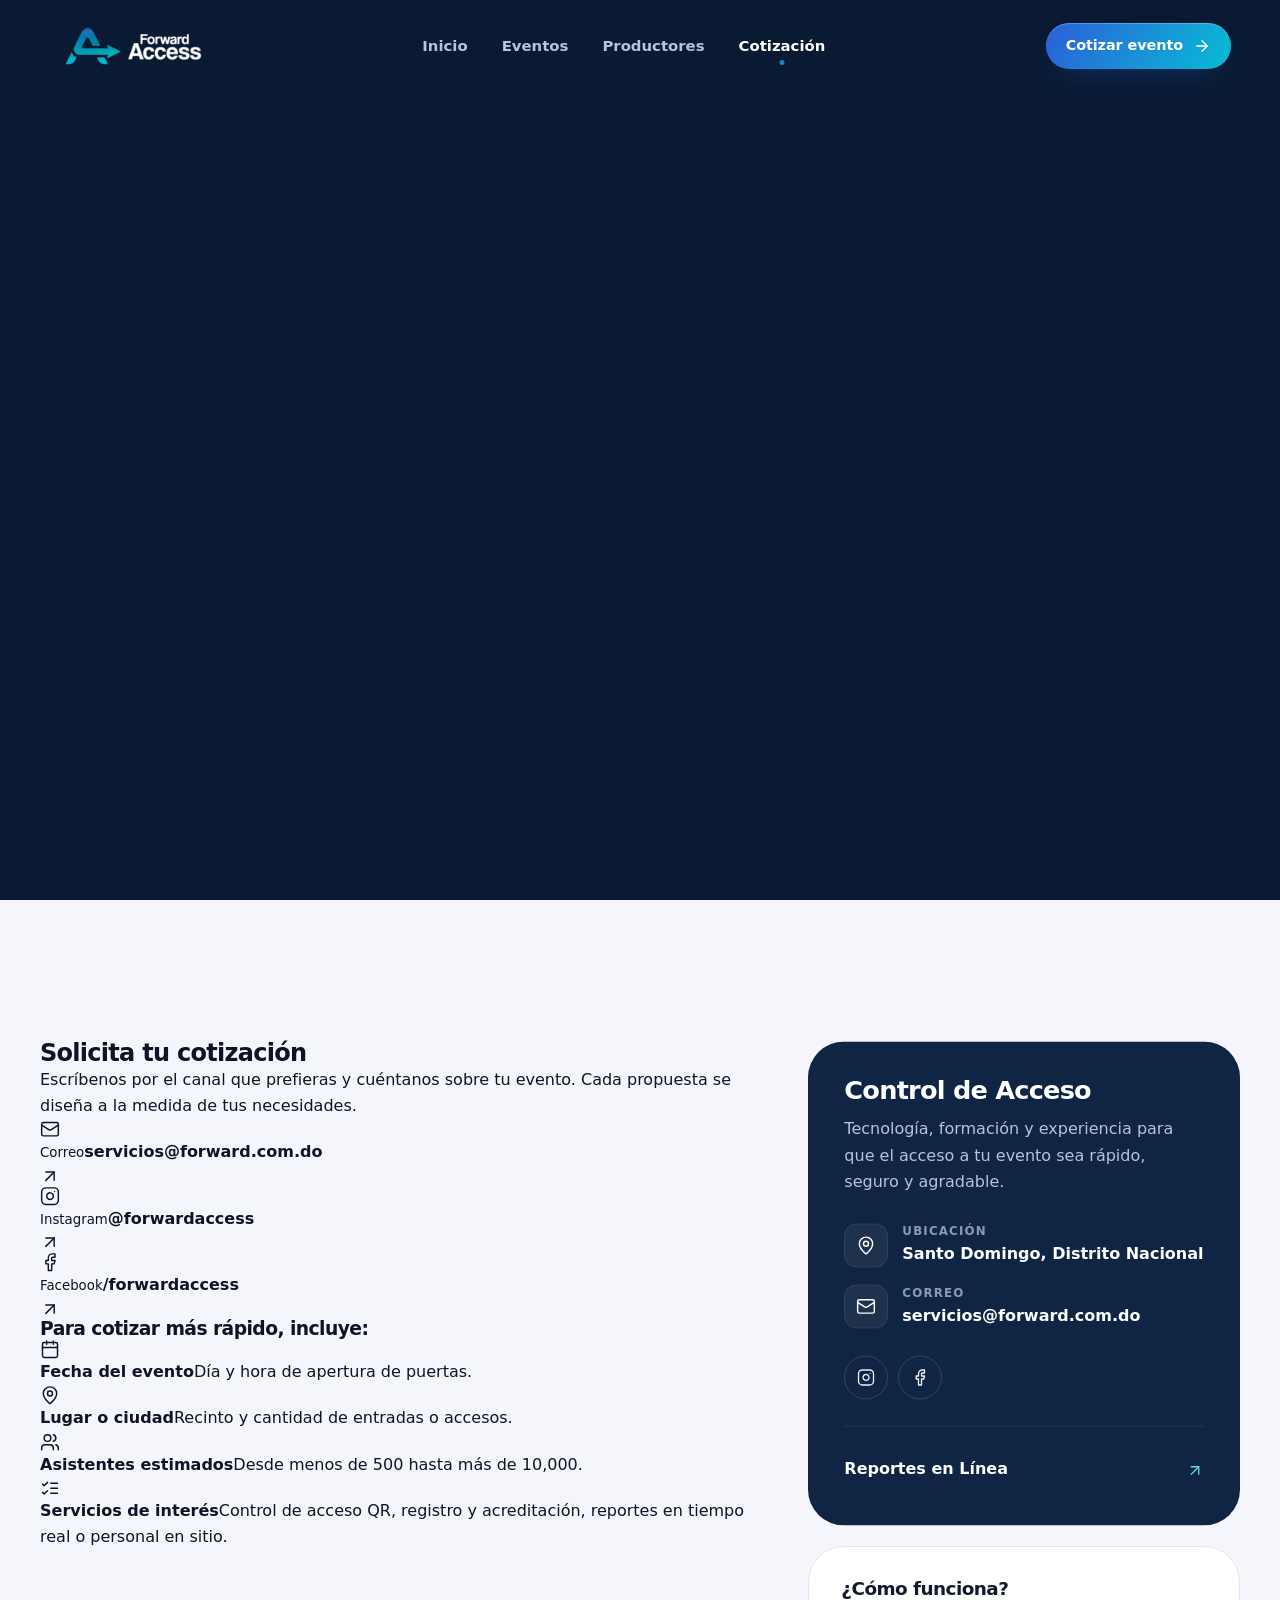
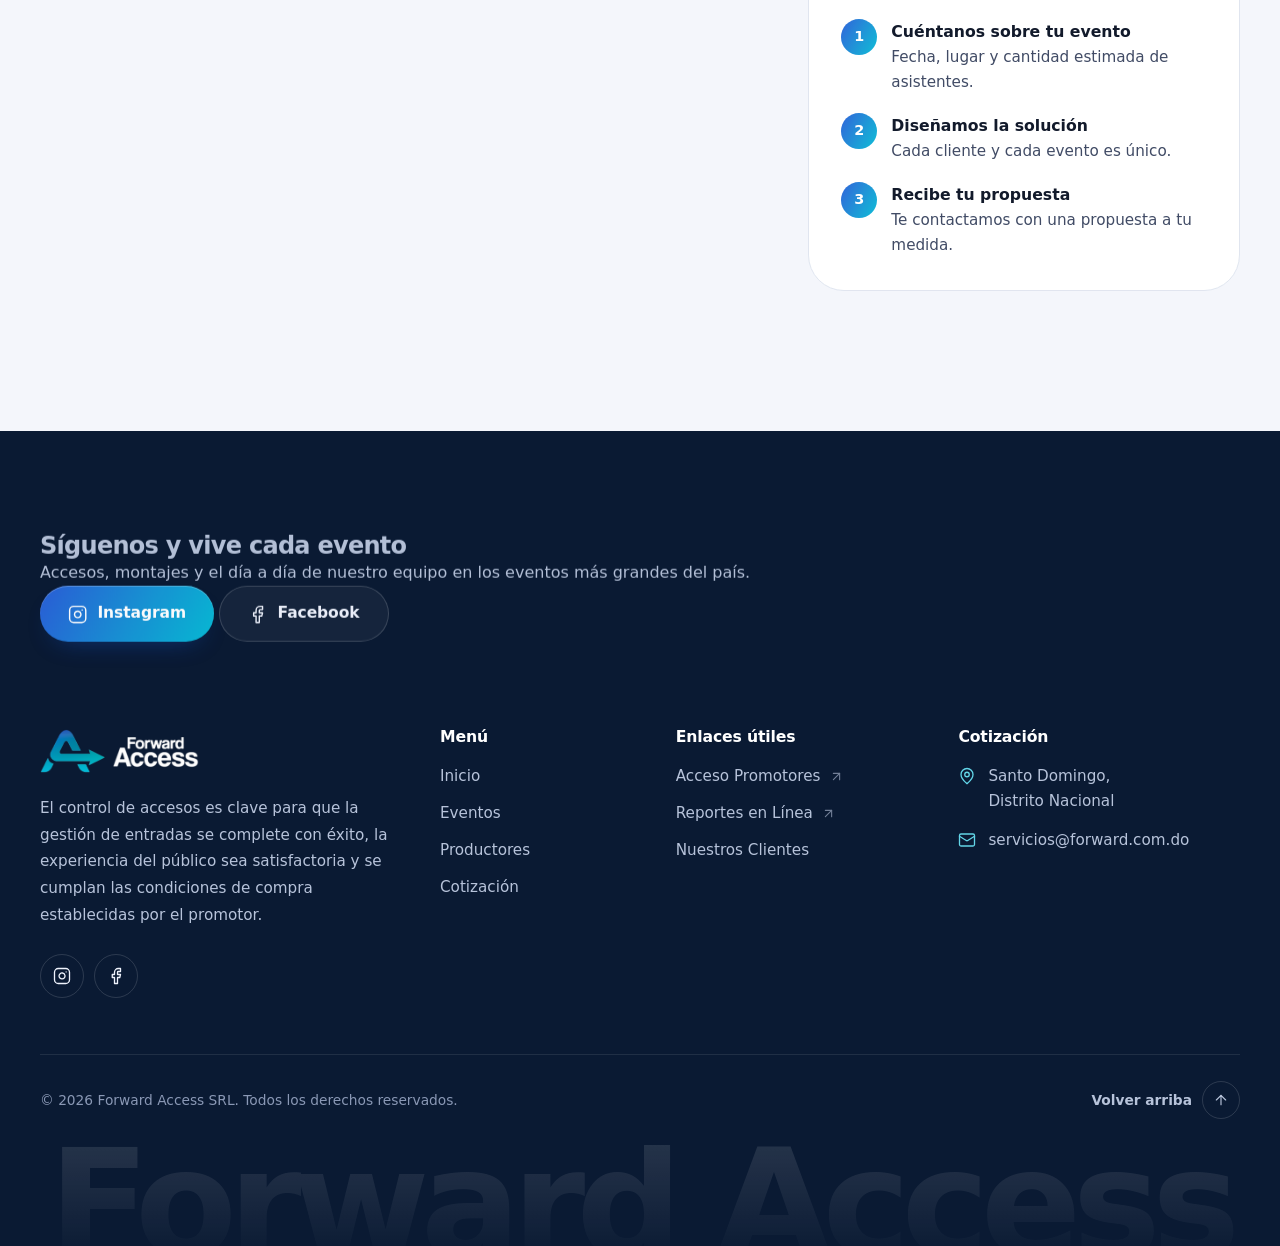
==== commit 50137f29: "Update cotizacion.html" ====
--- a/cotizacion.html
+++ b/cotizacion.html
@@ -124,69 +124,42 @@
     <nav class="crumbs" aria-label="Ruta"><a href="index.html">Inicio</a><svg class="icon" aria-hidden="true"><use href="#i-chevron-right"/></svg><span aria-current="page">Cotización</span></nav>
     <span class="eyebrow" style="margin-top:28px">Hablemos de tu evento</span>
     <h1 class="page-hero__title" data-split>Cotización</h1>
-    <p class="lead page-hero__lead">Completa la información para que podamos realizar una propuesta adecuada a las necesidades de tu evento.</p>
+    <p class="lead page-hero__lead">Cuéntanos sobre tu evento y te preparamos una propuesta adecuada a sus necesidades.</p>
     
   </div>
 </section>
 
-<section class="section section--paper" aria-labelledby="form-title">
+<section class="section section--paper" aria-labelledby="contact-title">
   <div class="container quote-layout">
-    <div class="form-card" data-reveal>
-      <h2 class="form-card__title" id="form-title">Solicita tu cotización aquí</h2>
-      <p class="form-card__text">Completa la información para que podamos realizar una propuesta adecuada a tus necesidades.</p>
-
-      <form data-form="cotizacion" novalidate>
-        <div class="form-grid">
-          <div class="field">
-            <input id="f-nombre" name="nombre" type="text" placeholder=" " autocomplete="name" required>
-            <label for="f-nombre">Nombre completo <span class="req">*</span></label>
-          </div>
-          <div class="field">
-            <input id="f-email" name="email" type="email" placeholder=" " autocomplete="email" required>
-            <label for="f-email">E-mail <span class="req">*</span></label>
-          </div>
-          <div class="field">
-            <input id="f-tel" name="telefono" type="tel" placeholder=" " autocomplete="tel">
-            <label for="f-tel">Teléfono</label>
-          </div>
-          <div class="field">
-            <input id="f-evento" name="evento" type="text" placeholder=" " required>
-            <label for="f-evento">Nombre del evento <span class="req">*</span></label>
-          </div>
-          <div class="field field--fixed">
-            <input id="f-fecha" name="fecha" type="date" required data-min-today>
-            <label for="f-fecha">Fecha del evento <span class="req">*</span></label>
-          </div>
-          <div class="field field--fixed">
-            <select id="f-asist" name="asistentes">
-              <option value="">Selecciona un rango</option>
-              <option>Menos de 500</option>
-              <option>500 – 2,000</option>
-              <option>2,000 – 10,000</option>
-              <option>Más de 10,000</option>
-            </select>
-            <label for="f-asist">Asistentes estimados</label>
-            <svg class="icon field__chev" aria-hidden="true"><use href="#i-chevron-down"/></svg>
-          </div>
-          <div class="field span-2">
-            <input id="f-lugar" name="lugar" type="text" placeholder=" ">
-            <label for="f-lugar">Lugar o ciudad del evento</label>
-          </div>
-          <fieldset class="fieldset span-2">
-            <legend>¿Qué servicios te interesan?</legend>
-            <div class="check-chips"><label class="check-chip"><input type="checkbox" name="servicios" value="Control de acceso QR"><span><svg class="icon" aria-hidden="true"><use href="#i-check"/></svg>Control de acceso QR</span></label><label class="check-chip"><input type="checkbox" name="servicios" value="Registro y acreditación"><span><svg class="icon" aria-hidden="true"><use href="#i-check"/></svg>Registro y acreditación</span></label><label class="check-chip"><input type="checkbox" name="servicios" value="Reportes en tiempo real"><span><svg class="icon" aria-hidden="true"><use href="#i-check"/></svg>Reportes en tiempo real</span></label><label class="check-chip"><input type="checkbox" name="servicios" value="Personal en sitio"><span><svg class="icon" aria-hidden="true"><use href="#i-check"/></svg>Personal en sitio</span></label></div>
-          </fieldset>
-          <div class="field span-2">
-            <textarea id="f-msg" name="mensaje" placeholder=" " required></textarea>
-            <label for="f-msg">Cuéntanos sobre tu evento <span class="req">*</span></label>
-          </div>
-        </div>
-        <input class="hp" type="text" name="_gotcha" tabindex="-1" autocomplete="off" aria-hidden="true">
-        <div class="form-foot">
-          <small>Los campos con <span style="color:var(--cyan)">*</span> son obligatorios. Responderemos a la brevedad a tu correo.</small>
-          <button class="btn btn--primary" type="submit" data-magnetic><span>Enviar solicitud</span><svg class="icon" aria-hidden="true"><use href="#i-send"/></svg></button>
-        </div>
-      </form>
+    <div class="contact-card" data-reveal>
+      <h2 class="contact-card__title" id="contact-title">Solicita tu cotización</h2>
+      <p class="contact-card__text">Escríbenos por el canal que prefieras y cuéntanos sobre tu evento. Cada propuesta se diseña a la medida de tus necesidades.</p>
+
+      <div class="channels">
+        <a class="channel" href="mailto:servicios@forward.com.do">
+          <span class="channel__icon"><svg class="icon" aria-hidden="true"><use href="#i-mail"/></svg></span>
+          <span class="channel__body"><small>Correo</small><strong>servicios@forward.com.do</strong></span>
+          <span class="channel__go"><svg class="icon" aria-hidden="true"><use href="#i-arrow-up-right"/></svg></span>
+        </a>
+        <a class="channel" href="https://www.instagram.com/forwardaccess/" target="_blank" rel="noopener">
+          <span class="channel__icon"><svg class="icon" aria-hidden="true"><use href="#i-instagram"/></svg></span>
+          <span class="channel__body"><small>Instagram</small><strong>@forwardaccess</strong></span>
+          <span class="channel__go"><svg class="icon" aria-hidden="true"><use href="#i-arrow-up-right"/></svg></span>
+        </a>
+        <a class="channel" href="https://www.facebook.com/forwardaccess/" target="_blank" rel="noopener">
+          <span class="channel__icon"><svg class="icon" aria-hidden="true"><use href="#i-facebook"/></svg></span>
+          <span class="channel__body"><small>Facebook</small><strong>/forwardaccess</strong></span>
+          <span class="channel__go"><svg class="icon" aria-hidden="true"><use href="#i-arrow-up-right"/></svg></span>
+        </a>
+      </div>
+
+      <h3 class="contact-card__sub">Para cotizar más rápido, incluye:</h3>
+      <ul class="checklist">
+        <li><span class="checklist__icon"><svg class="icon" aria-hidden="true"><use href="#i-calendar"/></svg></span><div><strong>Fecha del evento</strong>Día y hora de apertura de puertas.</div></li>
+        <li><span class="checklist__icon"><svg class="icon" aria-hidden="true"><use href="#i-map-pin"/></svg></span><div><strong>Lugar o ciudad</strong>Recinto y cantidad de entradas o accesos.</div></li>
+        <li><span class="checklist__icon"><svg class="icon" aria-hidden="true"><use href="#i-users"/></svg></span><div><strong>Asistentes estimados</strong>Desde menos de 500 hasta más de 10,000.</div></li>
+        <li><span class="checklist__icon"><svg class="icon" aria-hidden="true"><use href="#i-list-checks"/></svg></span><div><strong>Servicios de interés</strong>Control de acceso QR, registro y acreditación, reportes en tiempo real o personal en sitio.</div></li>
+      </ul>
     </div>
 
     <aside class="aside">
@@ -221,17 +194,15 @@
 
 <footer class="footer">
   <div class="container">
-    <div class="footer__news" data-reveal>
-      <div>
-        <h2>Suscríbete para más información</h2>
-        <p>Recibe novedades sobre nuestros servicios de registro y control de acceso para eventos.</p>
-      </div>
-      <form class="news-form" data-form="newsletter" novalidate>
-        <label class="sr-only" for="news-email">Correo electrónico</label>
-        <input id="news-email" type="email" name="email" placeholder="Tu correo electrónico" autocomplete="email" required>
-        <input class="hp" type="text" name="_gotcha" tabindex="-1" autocomplete="off" aria-hidden="true">
-        <button class="btn btn--primary" type="submit"><span>Suscribirme</span><svg class="icon" aria-hidden="true"><use href="#i-send"/></svg></button>
-      </form>
+    <div class="footer__band" data-reveal>
+      <div>
+        <h2>Síguenos y vive cada evento</h2>
+        <p>Accesos, montajes y el día a día de nuestro equipo en los eventos más grandes del país.</p>
+      </div>
+      <div class="footer__band-actions">
+        <a class="btn btn--primary" href="https://www.instagram.com/forwardaccess/" target="_blank" rel="noopener"><svg class="icon" aria-hidden="true"><use href="#i-instagram"/></svg><span>Instagram</span></a>
+        <a class="btn btn--ghost" href="https://www.facebook.com/forwardaccess/" target="_blank" rel="noopener"><svg class="icon" aria-hidden="true"><use href="#i-facebook"/></svg><span>Facebook</span></a>
+      </div>
     </div>
 
     <div class="footer__grid">
--- a/assets/css/styles.css
+++ b/assets/css/styles.css
@@ -70,7 +70,6 @@
   background: #fff;
   -webkit-font-smoothing: antialiased;
   -moz-osx-font-smoothing: grayscale;
-  text-rendering: optimizeLegibility;
   overflow-x: clip;
 }
 body.is-locked { overflow: hidden; }
@@ -348,10 +347,10 @@
   display: flex; flex-direction: column;
   padding: calc(var(--nav-h) + 36px) var(--gutter) max(28px, env(safe-area-inset-bottom));
   background: var(--ink-950); color: #fff;
-  overflow-y: auto;
-  clip-path: circle(0px at calc(100% - var(--gutter) - 32px) 46px);
-  visibility: hidden;
-  transition: clip-path 0.9s var(--ease-io), visibility 0s linear 0.9s;
+  overflow-y: auto; overscroll-behavior: contain;
+  /* Solo opacidad: se anima en la GPU (clip-path repinta toda la pantalla en cada cuadro) */
+  opacity: 0; visibility: hidden;
+  transition: opacity 0.45s var(--ease), visibility 0s linear 0.45s;
 }
 .menu::before {
   content: ""; position: absolute; inset: 0; pointer-events: none;
@@ -360,9 +359,8 @@
     radial-gradient(50% 40% at 0% 100%, rgba(22, 131, 207, 0.12), transparent 70%);
 }
 .menu.is-open {
-  visibility: visible;
-  clip-path: circle(160% at calc(100% - var(--gutter) - 32px) 46px);
-  transition: clip-path 0.9s var(--ease-io), visibility 0s;
+  opacity: 1; visibility: visible;
+  transition: opacity 0.45s var(--ease), visibility 0s;
 }
 .menu__links { position: relative; display: grid; gap: 2px; }
 .menu__links a {
@@ -377,14 +375,14 @@
 .menu__links .is-active { color: var(--cyan-soft); }
 .menu.is-open .menu__links a {
   opacity: 1; transform: none;
-  transition-delay: calc(0.28s + var(--i, 0) * 0.06s);
+  transition-delay: calc(0.12s + var(--i, 0) * 0.06s);
 }
 .menu__foot {
   position: relative; margin-top: auto; padding-top: 40px;
   display: grid; gap: 22px;
   opacity: 0; transition: opacity 0.6s var(--ease) 0s;
 }
-.menu.is-open .menu__foot { opacity: 1; transition-delay: 0.6s; }
+.menu.is-open .menu__foot { opacity: 1; transition-delay: 0.4s; }
 .menu__contact { display: grid; gap: 6px; color: var(--on-dark-2); font-size: 0.95rem; }
 .menu__contact a { color: #fff; font-weight: 600; }
 .menu__row { display: flex; align-items: center; justify-content: space-between; gap: 16px; flex-wrap: wrap; }
@@ -453,7 +451,7 @@
 .hero__line--sm { font-size: 0.86em; }
 .hero__line:not(:first-child) { visibility: hidden; }
 .hero__line .word { display: inline-block; overflow: hidden; vertical-align: top; padding-bottom: 0.2em; margin-bottom: -0.2em; }
-.hero__line .word__in { display: inline-block; will-change: transform; }
+.hero__line .word__in { display: inline-block; }
 /* El degradado solo se pinta dentro de la caja: se amplía hacia abajo para no cortar g, p, y */
 .hero__line .word__in.is-grad { padding-bottom: 0.2em; margin-bottom: -0.2em; }
 .hero__line em { font-style: normal; }
@@ -881,7 +879,7 @@
    ========================================================================== */
 .quotes { overflow: hidden; color: var(--on-dark); background: var(--ink-950); text-align: center; }
 .quotes__bg { position: absolute; inset: 0; overflow: hidden; }
-.quotes__bg img { position: absolute; left: 0; top: -12%; width: 100%; height: 124%; object-fit: cover; filter: saturate(0.5) blur(1px); opacity: 0.3; }
+.quotes__bg img { position: absolute; left: 0; top: -12%; width: 100%; height: 124%; object-fit: cover; filter: saturate(0.5); opacity: 0.3; }
 .quotes__bg::after {
   content: ""; position: absolute; inset: 0;
   background:
@@ -1043,6 +1041,9 @@
    ========================================================================== */
 .page-hero {
   position: relative; overflow: hidden;
+  /* Siempre ocupa la primera pantalla completa, tenga más o menos contenido */
+  min-height: 100vh; min-height: 100svh;
+  display: flex; flex-direction: column; justify-content: center;
   padding: calc(var(--nav-h) + clamp(70px, 11vw, 140px)) 0 clamp(70px, 9vw, 120px);
   background: var(--ink-950); color: var(--on-dark);
 }
@@ -1285,6 +1286,25 @@
 .toast.is-error .toast__icon { background: #e5484d; }
 
 /* ==========================================================================
+   Rendimiento
+   ========================================================================== */
+/* Animaciones infinitas fuera de pantalla: en pausa (lo controla main.js) */
+.is-paused, .is-paused * { animation-play-state: paused !important; }
+
+/* Pantallas táctiles: sin backdrop-filter. El desenfoque se recalcula en cada
+   cuadro del scroll (sobre todo en la barra fija) y es lo que más pesa en móvil. */
+@media (hover: none) {
+  .nav.is-scrolled .nav__bar { background: rgba(255, 255, 255, 0.97); }
+  .nav.is-scrolled .nav__bar, .btn--ghost, .pill, .float-card, .pillar__num,
+  .event-card__tag, .video__overlay--end {
+    -webkit-backdrop-filter: none; backdrop-filter: none;
+  }
+  .float-card { background: rgba(13, 33, 64, 0.94); }
+  .pillar__num { background: rgba(13, 33, 64, 0.72); }
+  .event-card__tag { background: rgba(13, 33, 64, 0.8); }
+}
+
+/* ==========================================================================
    Movimiento reducido
    ========================================================================== */
 @media (prefers-reduced-motion: reduce) {
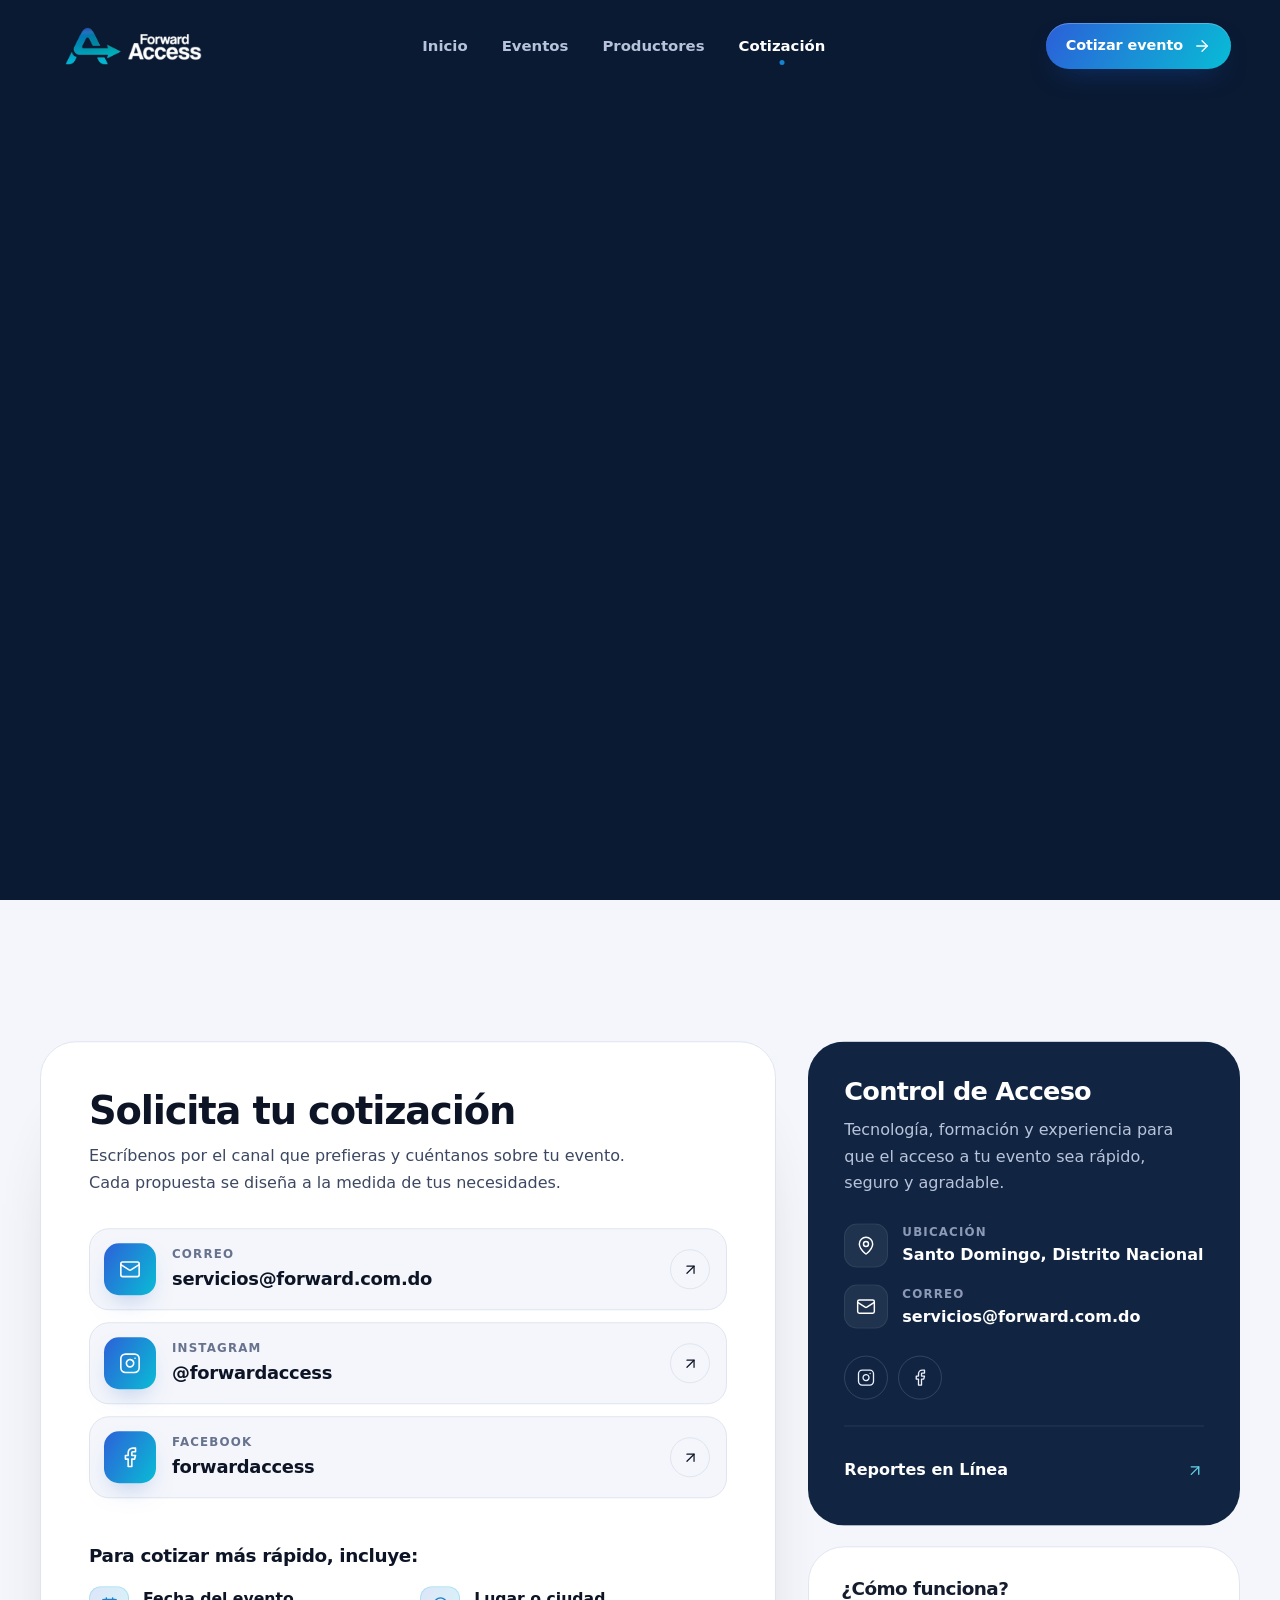
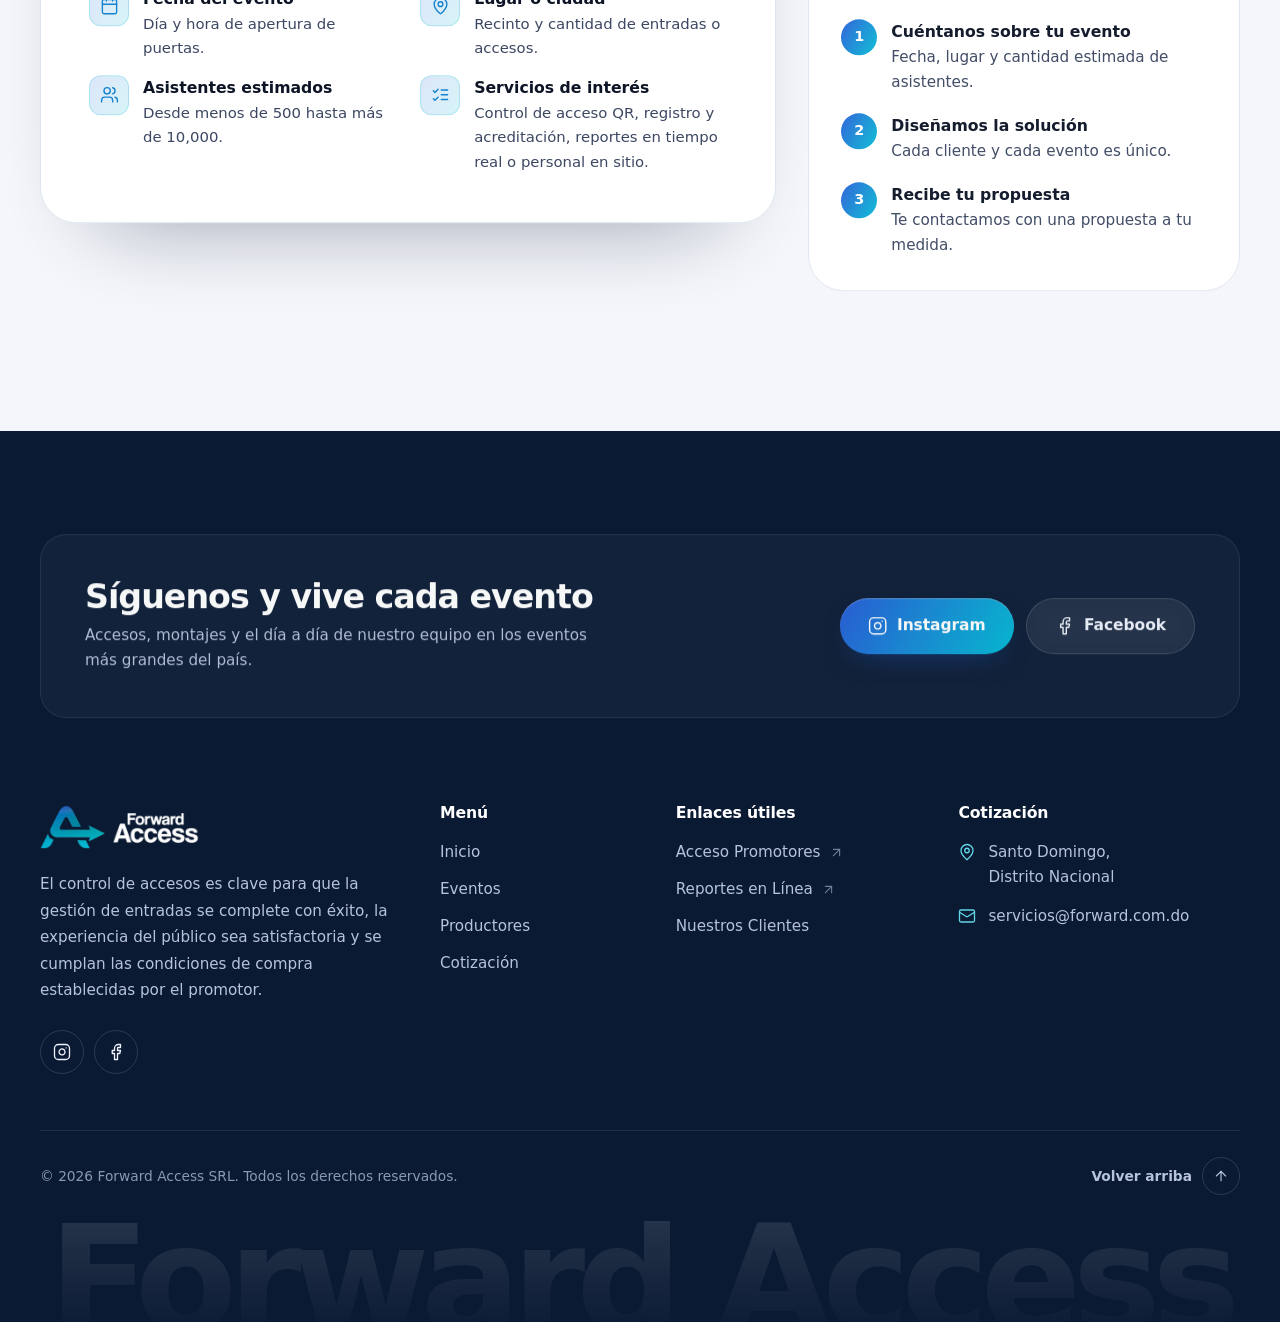
==== commit 5798578b: "Update cotizacion.html" ====
--- a/cotizacion.html
+++ b/cotizacion.html
@@ -148,7 +148,7 @@
         </a>
         <a class="channel" href="https://www.facebook.com/forwardaccess/" target="_blank" rel="noopener">
           <span class="channel__icon"><svg class="icon" aria-hidden="true"><use href="#i-facebook"/></svg></span>
-          <span class="channel__body"><small>Facebook</small><strong>/forwardaccess</strong></span>
+          <span class="channel__body"><small>Facebook</small><strong>forwardaccess</strong></span>
           <span class="channel__go"><svg class="icon" aria-hidden="true"><use href="#i-arrow-up-right"/></svg></span>
         </a>
       </div>
--- a/assets/css/styles.css
+++ b/assets/css/styles.css
@@ -210,13 +210,6 @@
 .btn__play .icon { width: 12px; height: 12px; margin-left: 2px; }
 .btn--outline .btn__play { background: var(--ink-900); color: #fff; }
 
-.btn.is-loading { pointer-events: none; }
-.btn.is-loading > * { opacity: 0; }
-.btn.is-loading::after {
-  content: ""; position: absolute; width: 22px; height: 22px; border-radius: 50%;
-  border: 2px solid rgba(255, 255, 255, 0.35); border-top-color: #fff;
-  animation: spin 0.8s linear infinite;
-}
 @keyframes spin { to { transform: rotate(360deg); } }
 
 .link-arrow {
@@ -968,30 +961,16 @@
    Footer
    ========================================================================== */
 .footer { position: relative; overflow: hidden; padding-top: clamp(64px, 8vw, 104px); background: var(--ink-950); color: var(--on-dark-2); }
-.footer__news {
+.footer__band {
   display: grid; gap: 24px; align-items: center;
   padding: clamp(32px, 4vw, 44px); border-radius: var(--radius-lg);
   background: rgba(255, 255, 255, 0.04); border: 1px solid var(--line-dark);
 }
-@media (min-width: 900px) { .footer__news { grid-template-columns: 1fr 1.1fr; gap: 48px; } }
-.footer__news h2 { font-size: clamp(1.5rem, 2.6vw, 2.1rem); color: #fff; }
-.footer__news p { margin-top: 8px; font-size: 0.95rem; }
-
-.news-form {
-  display: flex; gap: 8px; padding: 6px; border-radius: 999px;
-  background: rgba(10, 26, 51, 0.8); border: 1px solid rgba(255, 255, 255, 0.12);
-  transition: border-color 0.3s, box-shadow 0.3s;
-}
-.news-form:focus-within { border-color: rgba(8, 188, 214, 0.6); box-shadow: 0 0 0 4px rgba(8, 188, 214, 0.12); }
-.news-form input {
-  flex: 1; min-width: 0; height: 50px; padding: 0 18px; border: 0; background: transparent; color: #fff; outline: none;
-}
-.news-form input::placeholder { color: var(--on-dark-3); }
-.news-form .btn { --h: 50px; padding: 0 22px; }
-@media (max-width: 479px) {
-  .news-form { flex-direction: column; border-radius: 22px; }
-  .news-form .btn { width: 100%; }
-}
+@media (min-width: 900px) { .footer__band { grid-template-columns: 1fr auto; gap: 48px; } }
+.footer__band h2 { font-size: clamp(1.5rem, 2.6vw, 2.1rem); color: #fff; }
+.footer__band p { margin-top: 8px; font-size: 0.95rem; max-width: 520px; }
+.footer__band-actions { display: flex; flex-wrap: wrap; gap: 12px; }
+@media (max-width: 519px) { .footer__band-actions .btn { flex: 1 1 100%; } }
 
 .footer__grid {
   display: grid; gap: 40px 24px;
@@ -1172,64 +1151,50 @@
    ========================================================================== */
 .quote-layout { display: grid; gap: 24px; align-items: start; }
 @media (min-width: 1024px) { .quote-layout { grid-template-columns: 1.45fr 0.85fr; gap: 32px; } }
-.form-card {
+.contact-card {
   padding: clamp(24px, 4vw, 48px); border-radius: var(--radius-xl);
   background: #fff; border: 1px solid var(--line);
   box-shadow: 0 50px 90px -60px rgba(12, 22, 48, 0.45);
 }
-.form-card__title { font-size: clamp(1.7rem, 3vw, 2.4rem); }
-.form-card__text { margin-top: 12px; color: var(--text-2); }
-.form-grid { display: grid; gap: 14px; margin-top: 32px; }
-@media (min-width: 640px) { .form-grid { grid-template-columns: 1fr 1fr; } }
-.form-grid .span-2 { grid-column: 1 / -1; }
-
-.field { position: relative; }
-.field input, .field select, .field textarea {
-  width: 100%; height: 60px; padding: 24px 18px 8px;
-  border-radius: 16px; border: 1px solid var(--line); background: var(--paper);
-  color: var(--text); outline: none; appearance: none; -webkit-appearance: none;
-  transition: border-color 0.3s, box-shadow 0.3s, background-color 0.3s;
-}
-.field textarea { height: 160px; padding-top: 30px; resize: vertical; line-height: 1.55; }
-.field select { padding-right: 46px; cursor: pointer; }
-.field__chev { position: absolute; right: 18px; top: 50%; transform: translateY(-50%); width: 18px; height: 18px; color: var(--muted); pointer-events: none; }
-.field label {
-  position: absolute; left: 19px; top: 19px;
-  font-size: 0.97rem; color: var(--muted); pointer-events: none;
-  transform-origin: left top; transition: transform 0.3s var(--ease), color 0.3s;
-}
-.field input:focus, .field select:focus, .field textarea:focus {
-  border-color: var(--cyan); background: #fff; box-shadow: 0 0 0 4px rgba(8, 188, 214, 0.14);
-}
-.field input:focus + label, .field input:not(:placeholder-shown) + label,
-.field textarea:focus + label, .field textarea:not(:placeholder-shown) + label,
-.field--fixed label {
-  transform: translateY(-11px) scale(0.76); color: var(--azure); font-weight: 600;
-}
-.field input::placeholder, .field textarea::placeholder { color: transparent; }
-.field input[type="date"] { min-height: 60px; }
-.field input[type="date"]::-webkit-calendar-picker-indicator { opacity: 0.55; cursor: pointer; }
-.field .req { color: var(--cyan); }
-
-.fieldset { border: 0; padding: 0; margin: 4px 0 0; }
-.fieldset legend { padding: 0; margin-bottom: 12px; font-size: 0.9rem; font-weight: 700; color: var(--text-2); }
-.check-chips { display: flex; flex-wrap: wrap; gap: 8px; }
-.check-chip { position: relative; }
-.check-chip input { position: absolute; opacity: 0; inset: 0; cursor: pointer; }
-.check-chip span {
-  display: inline-flex; align-items: center; gap: 8px;
-  padding: 10px 16px; border-radius: 999px; border: 1px solid var(--line); background: var(--paper);
-  font-size: 0.88rem; font-weight: 600; color: var(--text-2);
-  transition: background-color 0.3s, border-color 0.3s, color 0.3s;
-}
-.check-chip span .icon { width: 15px; height: 15px; display: none; color: var(--azure); }
-.check-chip input:checked + span { background: rgba(8, 188, 214, 0.1); border-color: var(--cyan); color: var(--text); }
-.check-chip input:checked + span .icon { display: block; }
-.check-chip input:focus-visible + span { outline: 2px solid var(--cyan); outline-offset: 2px; }
-
-.form-foot { display: flex; flex-wrap: wrap; align-items: center; justify-content: space-between; gap: 16px; margin-top: 26px; }
-.form-foot small { color: var(--muted); font-size: 0.84rem; max-width: 340px; }
-.hp { position: absolute; left: -9999px; width: 1px; height: 1px; overflow: hidden; }
+.contact-card__title { font-size: clamp(1.7rem, 3vw, 2.4rem); }
+.contact-card__text { margin-top: 12px; color: var(--text-2); max-width: 560px; }
+.contact-card__sub { margin-top: clamp(36px, 5vw, 48px); font-size: 1.15rem; letter-spacing: -0.02em; }
+
+.channels { display: grid; gap: 12px; margin-top: 32px; }
+.channel {
+  display: flex; align-items: center; gap: 16px;
+  padding: 14px 16px 14px 14px; border-radius: 20px;
+  background: var(--paper); border: 1px solid var(--line);
+  transition: background-color 0.4s var(--ease), border-color 0.4s, box-shadow 0.5s var(--ease);
+}
+.channel:hover { background: #fff; border-color: rgba(22, 131, 207, 0.35); box-shadow: 0 24px 44px -32px rgba(12, 22, 48, 0.5); }
+.channel__icon {
+  width: 52px; height: 52px; border-radius: 15px; flex: none;
+  display: grid; place-items: center; color: #fff;
+  background: var(--grad); box-shadow: var(--shadow-glow);
+}
+.channel__icon .icon { width: 22px; height: 22px; }
+.channel__body { min-width: 0; }
+.channel__body small { display: block; font-size: 0.74rem; font-weight: 700; letter-spacing: 0.1em; text-transform: uppercase; color: var(--muted); }
+.channel__body strong { display: block; font-family: var(--font-display); font-weight: 600; font-size: clamp(0.98rem, 1.6vw, 1.12rem); letter-spacing: -0.015em; overflow-wrap: anywhere; }
+.channel__go {
+  margin-left: auto; width: 40px; height: 40px; border-radius: 50%; flex: none;
+  display: grid; place-items: center; border: 1px solid var(--line); color: var(--text);
+  transition: background 0.4s var(--ease), color 0.4s, border-color 0.4s, transform 0.4s var(--ease);
+}
+.channel__go .icon { width: 17px; height: 17px; }
+.channel:hover .channel__go { background: var(--ink-900); color: #fff; border-color: var(--ink-900); transform: rotate(45deg); }
+
+.checklist { display: grid; gap: 14px; margin-top: 20px; }
+@media (min-width: 640px) { .checklist { grid-template-columns: 1fr 1fr; gap: 14px 24px; } }
+.checklist li { display: flex; gap: 14px; align-items: flex-start; font-size: 0.93rem; color: var(--text-2); }
+.checklist strong { display: block; color: var(--text); font-size: 0.98rem; }
+.checklist__icon {
+  width: 40px; height: 40px; border-radius: 12px; flex: none;
+  display: grid; place-items: center; color: var(--azure);
+  background: var(--grad-soft); border: 1px solid rgba(8, 188, 214, 0.22);
+}
+.checklist__icon .icon { width: 19px; height: 19px; }
 
 .aside { display: grid; gap: 20px; }
 @media (min-width: 1024px) { .aside { position: sticky; top: 120px; } }
@@ -1266,24 +1231,6 @@
   color: #fff; background: var(--grad);
 }
 .steps li strong { display: block; color: var(--text); font-size: 0.98rem; }
-
-/* ==========================================================================
-   Toast
-   ========================================================================== */
-.toast {
-  position: fixed; left: 50%; bottom: max(20px, env(safe-area-inset-bottom)); z-index: 500;
-  display: flex; align-items: center; gap: 12px;
-  width: max-content; max-width: calc(100% - 32px);
-  padding: 14px 20px 14px 14px; border-radius: 18px;
-  background: var(--ink-800); color: #fff; font-size: 0.93rem; font-weight: 600;
-  border: 1px solid rgba(255, 255, 255, 0.1);
-  box-shadow: 0 30px 60px -20px rgba(0, 0, 0, 0.6);
-  transform: translate(-50%, 160%); transition: transform 0.7s var(--ease);
-}
-.toast.is-visible { transform: translate(-50%, 0); }
-.toast__icon { width: 34px; height: 34px; border-radius: 50%; display: grid; place-items: center; background: var(--grad); flex: none; }
-.toast__icon .icon { width: 17px; height: 17px; }
-.toast.is-error .toast__icon { background: #e5484d; }
 
 /* ==========================================================================
    Rendimiento
